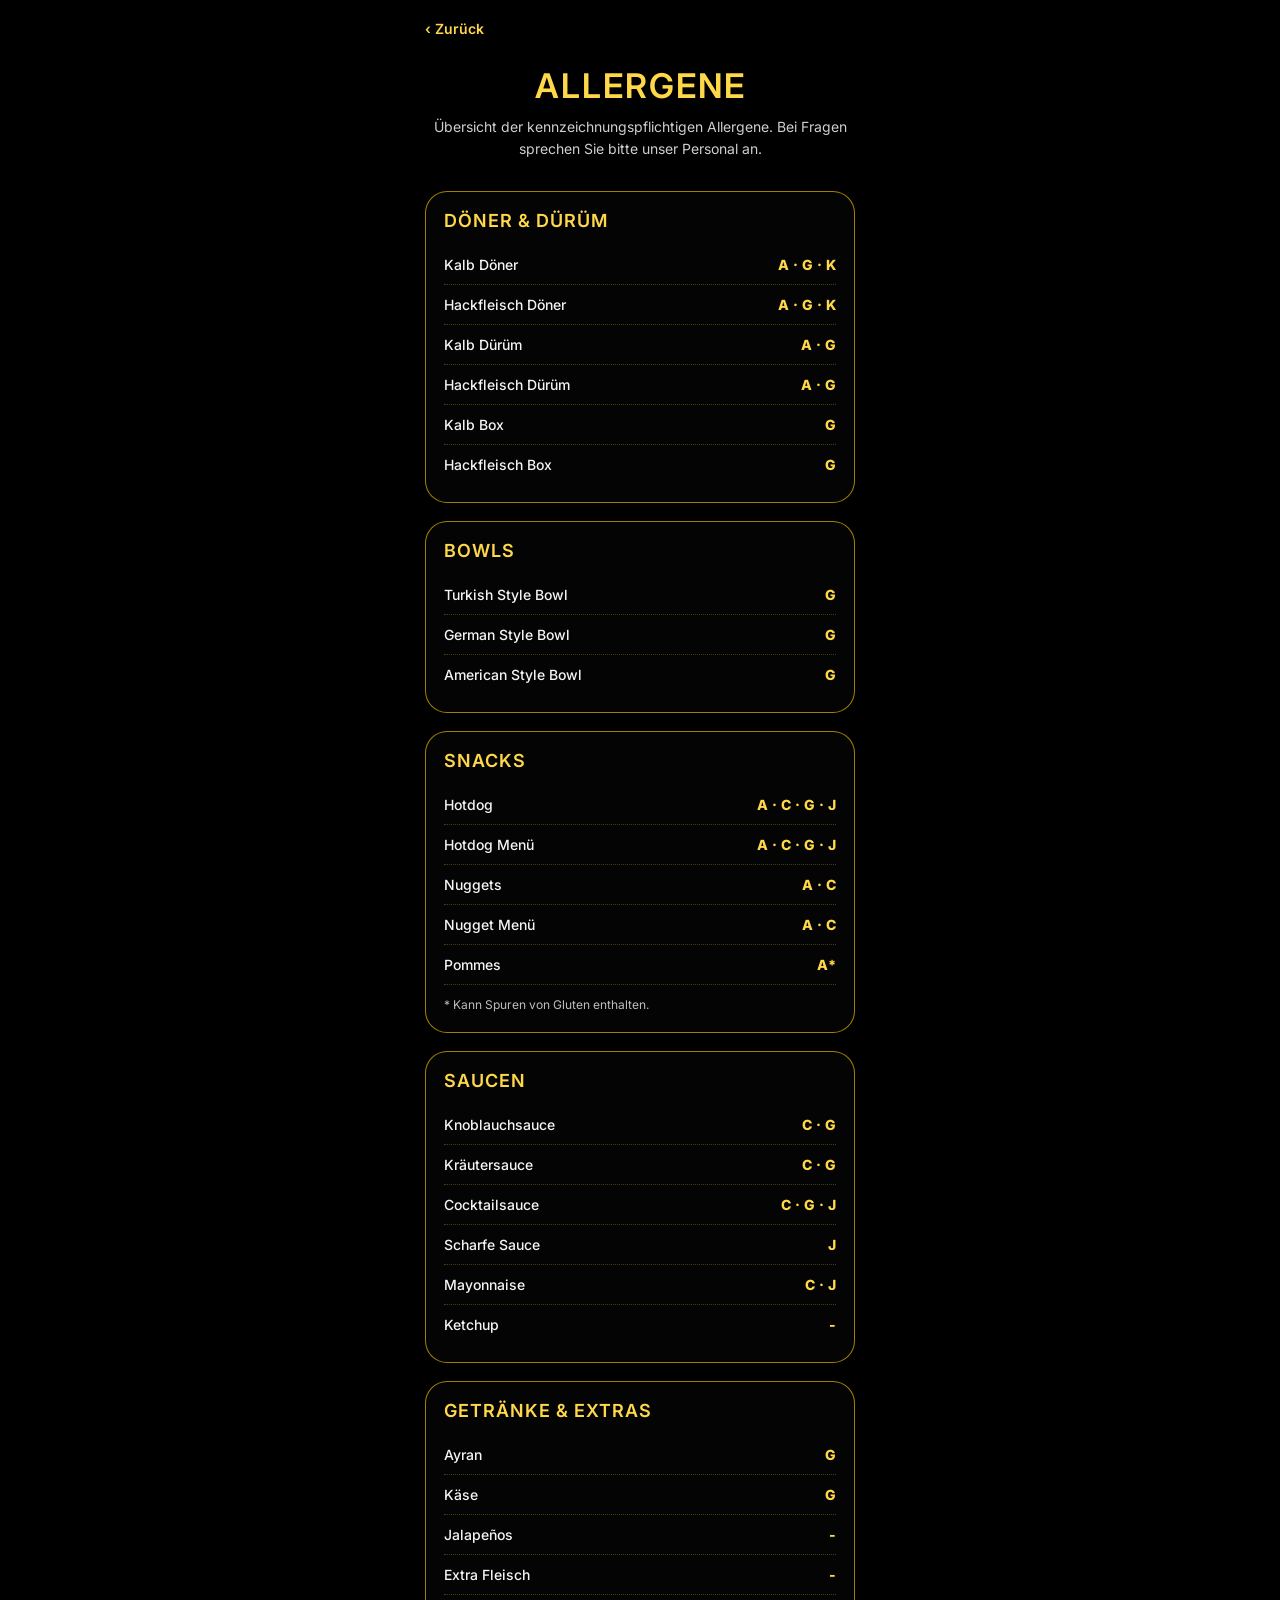
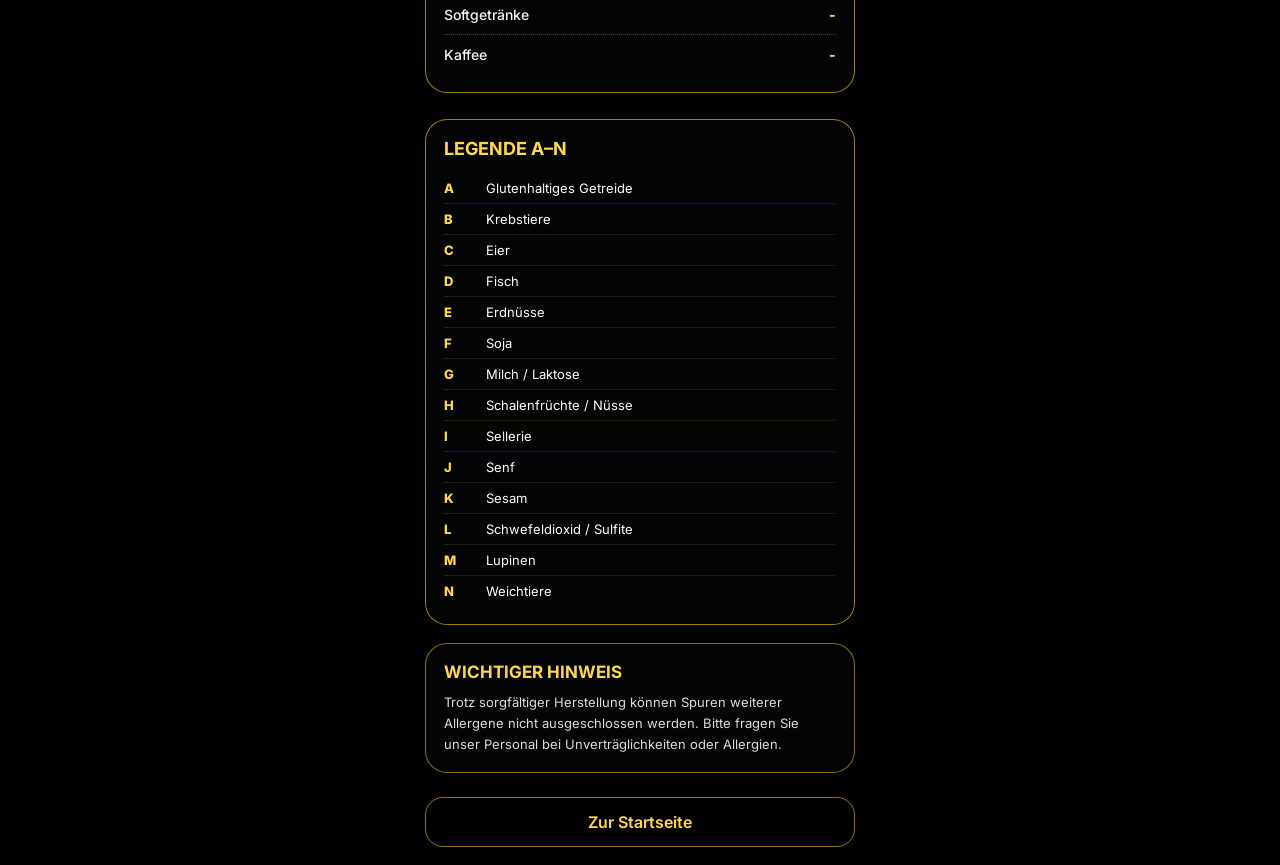
==== allergene.html @ 24daa909 "Add files via upload" ====
<!DOCTYPE html>
<html lang="de">
<head>
<meta charset="UTF-8">
<meta name="viewport" content="width=device-width, initial-scale=1.0">

<title>Allergene | MY BRO'S DÖNER</title>

<link rel="stylesheet" href="style.css">

<link rel="preconnect" href="https://fonts.googleapis.com">
<link href="https://fonts.googleapis.com/css2?family=Inter:wght@400;500;600;700;800&display=swap" rel="stylesheet">

<style>
body{
background:#000;
color:#fff;
font-family:'Inter',sans-serif;
margin:0;
padding:18px;
display:flex;
justify-content:center;
}

.page{
width:100%;
max-width:430px;
}

.back-link{
display:inline-block;
color:#ffd84a;
text-decoration:none;
font-weight:600;
font-size:14px;
margin-bottom:28px;
}

.title{
text-align:center;
margin-bottom:30px;
}

.title h1{
color:#ffd84a;
font-size:34px;
font-weight:600;
letter-spacing:2px;
text-transform:uppercase;
margin-bottom:10px;
}

.title p{
color:#cfcfcf;
font-size:14px;
line-height:1.6;
}

.section{
border:1px solid rgba(212,170,0,.75);
border-radius:22px;
background:#040404;
padding:18px;
margin-bottom:18px;
}

.section h2{
color:#ffd84a;
font-size:18px;
font-weight:600;
letter-spacing:1px;
text-transform:uppercase;
margin-bottom:14px;
}

.item{
display:flex;
justify-content:space-between;
gap:16px;
padding:11px 0;
border-bottom:1px dotted rgba(212,170,0,.35);
font-size:14px;
}

.item:last-child{
border-bottom:none;
}

.item span:first-child{
color:#f5f5f5;
font-weight:500;
}

.code{
color:#ffd84a;
font-weight:800;
white-space:nowrap;
letter-spacing:.5px;
}

.note{
font-size:12px;
line-height:1.6;
color:#bdbdbd;
margin-top:10px;
}

.legend{
border:1px solid rgba(212,170,0,.75);
border-radius:22px;
background:#040404;
padding:18px;
margin-top:26px;
}

.legend h2{
color:#ffd84a;
font-size:18px;
text-transform:uppercase;
margin-bottom:14px;
}

.legend-row{
display:grid;
grid-template-columns:34px 1fr;
gap:8px;
padding:7px 0;
border-bottom:1px dotted rgba(212,170,0,.28);
font-size:13px;
}

.legend-row:last-child{
border-bottom:none;
}

.legend-code{
color:#ffd84a;
font-weight:800;
}

.notice{
border:1px solid rgba(212,170,0,.65);
border-radius:22px;
background:#040404;
padding:18px;
margin-top:18px;
}

.notice h2{
color:#ffd84a;
font-size:17px;
margin-bottom:10px;
text-transform:uppercase;
}

.notice p{
font-size:13px;
line-height:1.6;
color:#dcdcdc;
}

.cta{
display:block;
text-align:center;
margin-top:24px;
padding:14px;
border:1px solid rgba(212,170,0,.7);
border-radius:18px;
color:#ffd84a;
text-decoration:none;
font-weight:600;
}
</style>
</head>

<body>

<div class="page">

<a href="index.html" class="back-link">‹ Zurück</a>

<div class="title">
<h1>Allergene</h1>
<p>
Übersicht der kennzeichnungspflichtigen Allergene.
Bei Fragen sprechen Sie bitte unser Personal an.
</p>
</div>

<div class="section">
<h2>Döner & Dürüm</h2>

<div class="item"><span>Kalb Döner</span><span class="code">A · G · K</span></div>
<div class="item"><span>Hackfleisch Döner</span><span class="code">A · G · K</span></div>
<div class="item"><span>Kalb Dürüm</span><span class="code">A · G</span></div>
<div class="item"><span>Hackfleisch Dürüm</span><span class="code">A · G</span></div>
<div class="item"><span>Kalb Box</span><span class="code">G</span></div>
<div class="item"><span>Hackfleisch Box</span><span class="code">G</span></div>

</div>

<div class="section">
<h2>Bowls</h2>

<div class="item"><span>Turkish Style Bowl</span><span class="code">G</span></div>
<div class="item"><span>German Style Bowl</span><span class="code">G</span></div>
<div class="item"><span>American Style Bowl</span><span class="code">G</span></div>

</div>

<div class="section">
<h2>Snacks</h2>

<div class="item"><span>Hotdog</span><span class="code">A · C · G · J</span></div>
<div class="item"><span>Hotdog Menü</span><span class="code">A · C · G · J</span></div>
<div class="item"><span>Nuggets</span><span class="code">A · C</span></div>
<div class="item"><span>Nugget Menü</span><span class="code">A · C</span></div>
<div class="item"><span>Pommes</span><span class="code">A*</span></div>

<p class="note">* Kann Spuren von Gluten enthalten.</p>
</div>

<div class="section">
<h2>Saucen</h2>

<div class="item"><span>Knoblauchsauce</span><span class="code">C · G</span></div>
<div class="item"><span>Kräutersauce</span><span class="code">C · G</span></div>
<div class="item"><span>Cocktailsauce</span><span class="code">C · G · J</span></div>
<div class="item"><span>Scharfe Sauce</span><span class="code">J</span></div>
<div class="item"><span>Mayonnaise</span><span class="code">C · J</span></div>
<div class="item"><span>Ketchup</span><span class="code">-</span></div>

</div>

<div class="section">
<h2>Getränke & Extras</h2>

<div class="item"><span>Ayran</span><span class="code">G</span></div>
<div class="item"><span>Käse</span><span class="code">G</span></div>
<div class="item"><span>Jalapeños</span><span class="code">-</span></div>
<div class="item"><span>Extra Fleisch</span><span class="code">-</span></div>
<div class="item"><span>Softgetränke</span><span class="code">-</span></div>
<div class="item"><span>Kaffee</span><span class="code">-</span></div>

</div>

<div class="legend">
<h2>Legende A–N</h2>

<div class="legend-row"><div class="legend-code">A</div><div>Glutenhaltiges Getreide</div></div>
<div class="legend-row"><div class="legend-code">B</div><div>Krebstiere</div></div>
<div class="legend-row"><div class="legend-code">C</div><div>Eier</div></div>
<div class="legend-row"><div class="legend-code">D</div><div>Fisch</div></div>
<div class="legend-row"><div class="legend-code">E</div><div>Erdnüsse</div></div>
<div class="legend-row"><div class="legend-code">F</div><div>Soja</div></div>
<div class="legend-row"><div class="legend-code">G</div><div>Milch / Laktose</div></div>
<div class="legend-row"><div class="legend-code">H</div><div>Schalenfrüchte / Nüsse</div></div>
<div class="legend-row"><div class="legend-code">I</div><div>Sellerie</div></div>
<div class="legend-row"><div class="legend-code">J</div><div>Senf</div></div>
<div class="legend-row"><div class="legend-code">K</div><div>Sesam</div></div>
<div class="legend-row"><div class="legend-code">L</div><div>Schwefeldioxid / Sulfite</div></div>
<div class="legend-row"><div class="legend-code">M</div><div>Lupinen</div></div>
<div class="legend-row"><div class="legend-code">N</div><div>Weichtiere</div></div>

</div>

<div class="notice">
<h2>Wichtiger Hinweis</h2>
<p>
Trotz sorgfältiger Herstellung können Spuren weiterer Allergene nicht ausgeschlossen werden.
Bitte fragen Sie unser Personal bei Unverträglichkeiten oder Allergien.
</p>
</div>

<a href="index.html" class="cta">Zur Startseite</a>

</div>

</body>
</html>
---- style.css ----
*{
margin:0;
padding:0;
box-sizing:border-box;
}

html,body{
width:100%;
min-height:100%;
background:#000;
overflow-x:hidden;
}

button{
-webkit-tap-highlight-color:transparent;
font-family:'Inter',sans-serif;
}

body{
font-family:'Inter',sans-serif;
color:#fff;
display:flex;
justify-content:center;
padding:14px;
}

.container{
width:100%;
max-width:430px;
overflow:hidden;
}

/* TOP NAV */

.top-nav{
display:grid;
grid-template-columns:1fr 1fr 1fr;
align-items:center;
text-align:center;
gap:8px;
padding:8px 0 16px;
border-bottom:1px solid rgba(212,170,0,.35);
}

.nav-item{
text-decoration:none;
color:#f5f5f5;
display:flex;
flex-direction:column;
align-items:center;
gap:7px;
font-size:11px;
font-weight:500;
text-transform:uppercase;
letter-spacing:1px;
}

.nav-button{
background:none;
border:none;
outline:none;
box-shadow:none;
-webkit-appearance:none;
appearance:none;
padding:0;
margin:0;
display:flex;
flex-direction:column;
align-items:center;
justify-content:center;
gap:7px;
cursor:pointer;
color:#f5f5f5;
width:100%;
}

.nav-button span{
color:#f5f5f5;
}

.nav-button:focus,
.nav-button:active,
.nav-button:hover{
background:none;
border:none;
outline:none;
box-shadow:none;
}

.nav-item i{
font-size:28px;
background:linear-gradient(180deg,#fff6b7,#ffd84a,#b98200);
-webkit-background-clip:text;
-webkit-text-fill-color:transparent;
}

/* GOLD LINE */

.gold-line{
height:1px;
margin:10px auto 8px;
width:100%;
background:linear-gradient(
90deg,
transparent,
rgba(212,170,0,.35),
#ffd84a,
rgba(212,170,0,.35),
transparent
);
box-shadow:0 0 8px rgba(255,216,74,.25);
}

/* LOGO */

.logo-box{
display:flex;
justify-content:center;
align-items:center;
margin:70px 0 70px;
overflow:hidden;
}

.logo-box img{
width:118%;
max-width:620px;
display:block;
object-fit:contain;
filter:
drop-shadow(0 0 3px rgba(255,215,0,.12))
drop-shadow(0 0 10px rgba(255,215,0,.06));
}

/* CARDS */

.cards{
display:flex;
flex-direction:column;
gap:16px;
}

.card,
.card-button{
position:relative;
display:flex;
align-items:center;
gap:16px;
padding:20px;
border-radius:24px;
background:linear-gradient(180deg,#050505 0%,#020202 100%);
border:1.3px solid rgba(212,170,0,.82);
overflow:hidden;
text-decoration:none;
color:#fff;
transition:.25s ease;
box-shadow:
0 0 10px rgba(255,196,0,.06),
inset 0 0 16px rgba(255,196,0,.03);
}

.card-button{
width:100%;
cursor:pointer;
text-align:left;
appearance:none;
-webkit-appearance:none;
}

.card::after,
.card-button::after{
content:"";
position:absolute;
top:-2px;
left:50%;
transform:translateX(-50%);
width:34px;
height:3px;
border-radius:999px;
background:linear-gradient(
90deg,
transparent,
#fff2a0,
#ffd84a,
#fff2a0,
transparent
);
box-shadow:
0 0 8px rgba(255,240,160,1),
0 0 18px rgba(255,216,74,.75),
0 -8px 20px rgba(255,196,0,.35),
0 10px 22px rgba(255,196,0,.22);
}

.card:hover,
.card:active,
.card-button:hover,
.card-button:active{
transform:translateY(-1px);
border-color:#ffe27a;
box-shadow:
0 0 12px rgba(255,215,0,.12),
inset 0 0 18px rgba(255,215,0,.04);
}

/* ICON */

.icon-circle{
width:66px;
height:66px;
min-width:66px;
border-radius:50%;
display:flex;
align-items:center;
justify-content:center;
background:#040404;
border:1.5px solid #d4aa00;
box-shadow:
0 0 10px rgba(255,215,0,.10),
inset 0 0 10px rgba(255,215,0,.03);
}

.icon-circle i{
font-size:29px;
background:linear-gradient(180deg,#fff6b7,#ffd84a,#b98200);
-webkit-background-clip:text;
-webkit-text-fill-color:transparent;
}

/* TEXT */

.card-text{
flex:1;
min-width:0;
}

.card-text h3{
font-size:18px;
font-weight:400;
letter-spacing:1.2px;
margin-bottom:7px;
text-transform:uppercase;
color:#f7f7f7;
}

.card-text p{
font-size:14px;
font-weight:400;
letter-spacing:.2px;
line-height:1.4;
color:#e7c94b;
}

/* ARROW */

.arrow{
margin-left:auto;
}

.arrow i{
font-size:34px;
background:linear-gradient(180deg,#fff6b7,#ffd84a,#b98200);
-webkit-background-clip:text;
-webkit-text-fill-color:transparent;
}

/* FOOTER */

.footer{
display:grid;
grid-template-columns:1fr 1fr 1fr;
gap:10px;
margin-top:34px;
padding-top:24px;
border-top:1px solid rgba(212,170,0,.35);
}

.footer-box{
text-align:center;
text-decoration:none;
color:inherit;
}

.footer-box i{
font-size:30px;
margin-bottom:12px;
background:linear-gradient(180deg,#fff6b7,#ffd84a,#b98200);
-webkit-background-clip:text;
-webkit-text-fill-color:transparent;
}

.footer-box h4{
font-size:11px;
font-weight:500;
letter-spacing:.8px;
margin-bottom:8px;
text-transform:uppercase;
color:#f3f3f3;
}

.footer-box p{
font-size:10px;
line-height:1.6;
font-weight:300;
color:#cfcfcf;
}

.review-box{
display:block;
text-decoration:none;
color:inherit;
transition:.25s ease;
border-radius:16px;
}

.review-box:hover{
transform:translateY(-2px);
}

/* POPUPS */

.qr-popup{
position:fixed;
top:0;
left:0;
width:100%;
height:100%;
background:rgba(0,0,0,.92);
display:none;
align-items:center;
justify-content:center;
z-index:9999;
backdrop-filter:blur(6px);
}

.qr-content{
position:relative;
background:#050505;
border:1px solid rgba(255,216,74,.7);
padding:34px;
border-radius:30px;
text-align:center;
box-shadow:
0 0 30px rgba(255,215,0,.18),
0 0 80px rgba(255,215,0,.08);
animation:popupFade .25s ease;
}

.qr-content img{
width:260px;
height:260px;
background:#fff;
padding:14px;
border-radius:18px;
object-fit:contain;
}

.qr-content h3{
margin-top:22px;
font-size:24px;
font-weight:600;
letter-spacing:2px;
text-transform:uppercase;
color:#ffd84a;
}

.qr-content p{
margin-top:10px;
font-size:15px;
line-height:1.6;
color:#f5f5f5;
}

.close-qr{
position:absolute;
top:14px;
right:18px;
font-size:34px;
cursor:pointer;
color:#ffd84a;
}

/* ÖFFNUNGSZEITEN */

.hours-content{
max-width:520px;
width:90%;
}

.hours-list{
margin-top:24px;
border-top:1px solid rgba(255,216,74,.35);
border-bottom:1px solid rgba(255,216,74,.35);
}

.hours-list div{
display:flex;
justify-content:space-between;
gap:24px;
padding:13px 0;
border-bottom:1px solid rgba(255,255,255,.09);
color:#f7f7f7;
font-size:16px;
letter-spacing:.4px;
}

.hours-list div:last-child{
border-bottom:none;
}

.hours-list span{
color:#ffd84a;
font-weight:700;
}

.hours-list strong{
color:#fff;
font-weight:600;
}

.hours-note{
margin-top:20px;
color:#f7f7f7;
font-size:15px;
line-height:1.6;
text-align:center;
}

/* FIX: ÖFFNUNGSZEITEN GOLDRAHMEN */

button.card.card-button{
position:relative !important;
display:flex !important;
align-items:center !important;
gap:16px !important;

width:100% !important;
padding:18px !important;

border:1.3px solid rgba(212,170,0,.82) !important;
border-radius:22px !important;

background:linear-gradient(180deg,#050505 0%,#020202 100%) !important;
color:#fff !important;

box-shadow:
0 0 10px rgba(255,196,0,.06),
inset 0 0 16px rgba(255,196,0,.03) !important;

appearance:none !important;
-webkit-appearance:none !important;

overflow:hidden !important;
cursor:pointer !important;
}

button.card.card-button::after{
content:"" !important;
position:absolute !important;
top:-2px !important;
left:50% !important;
transform:translateX(-50%) !important;

width:34px !important;
height:3px !important;
border-radius:999px !important;

background:linear-gradient(
90deg,
transparent,
#fff2a0,
#ffd84a,
#fff2a0,
transparent
) !important;

box-shadow:
0 0 8px rgba(255,240,160,1),
0 0 18px rgba(255,216,74,.75),
0 -8px 20px rgba(255,196,0,.35),
0 10px 22px rgba(255,196,0,.22) !important;
}

/* ALLERGEN LINK */

.allergen-link{
display:block;
text-align:center;

margin-top:24px;
padding:16px 18px;

border:1.3px solid rgba(212,170,0,.82);
border-radius:22px;

background:linear-gradient(
180deg,
#050505 0%,
#020202 100%
);

color:#ffd84a;
text-decoration:none;

font-size:15px;
font-weight:700;
letter-spacing:.5px;

box-shadow:
0 0 10px rgba(255,196,0,.06),
inset 0 0 16px rgba(255,196,0,.03);

transition:.25s ease;
position:relative;
overflow:hidden;
}

.allergen-link::after{
content:"";
position:absolute;

top:-2px;
left:50%;

transform:translateX(-50%);

width:34px;
height:3px;

border-radius:999px;

background:linear-gradient(
90deg,
transparent,
#fff2a0,
#ffd84a,
#fff2a0,
transparent
);

box-shadow:
0 0 8px rgba(255,240,160,1),
0 0 18px rgba(255,216,74,.75),
0 -8px 20px rgba(255,196,0,.35),
0 10px 22px rgba(255,196,0,.22);
}

.allergen-link:hover{
transform:translateY(-1px);

border-color:#ffe27a;

box-shadow:
0 0 12px rgba(255,215,0,.12),
inset 0 0 18px rgba(255,215,0,.04);
}

/* TEST MODUS AUS */

#testToggle,
#testPanel{
display:none !important;
}

/* MOBILE */

@media(max-width:480px){

body{
padding:14px;
}

.logo-box{
margin:65px 0 65px;
}

.logo-box img{
width:122%;
}

.card,
.card-button{
padding:18px;
border-radius:22px;
}

.icon-circle{
width:62px;
height:62px;
min-width:62px;
}

.icon-circle i{
font-size:27px;
}

.card-text h3{
font-size:17px;
}

.card-text p{
font-size:13px;
}

.arrow i{
font-size:30px;
}

}

/* ANIMATION */

@keyframes popupFade{
from{
opacity:0;
transform:scale(.9);
}
to{
opacity:1;
transform:scale(1);
}
}

.legal-link{
display:block;
text-align:center;
margin:24px 0 10px;
color:#8f8f8f;
font-size:12px;
text-decoration:none;
}

.legal-link:hover{
color:#ffd84a;
}

.legal-card{
margin-top:20px;
}
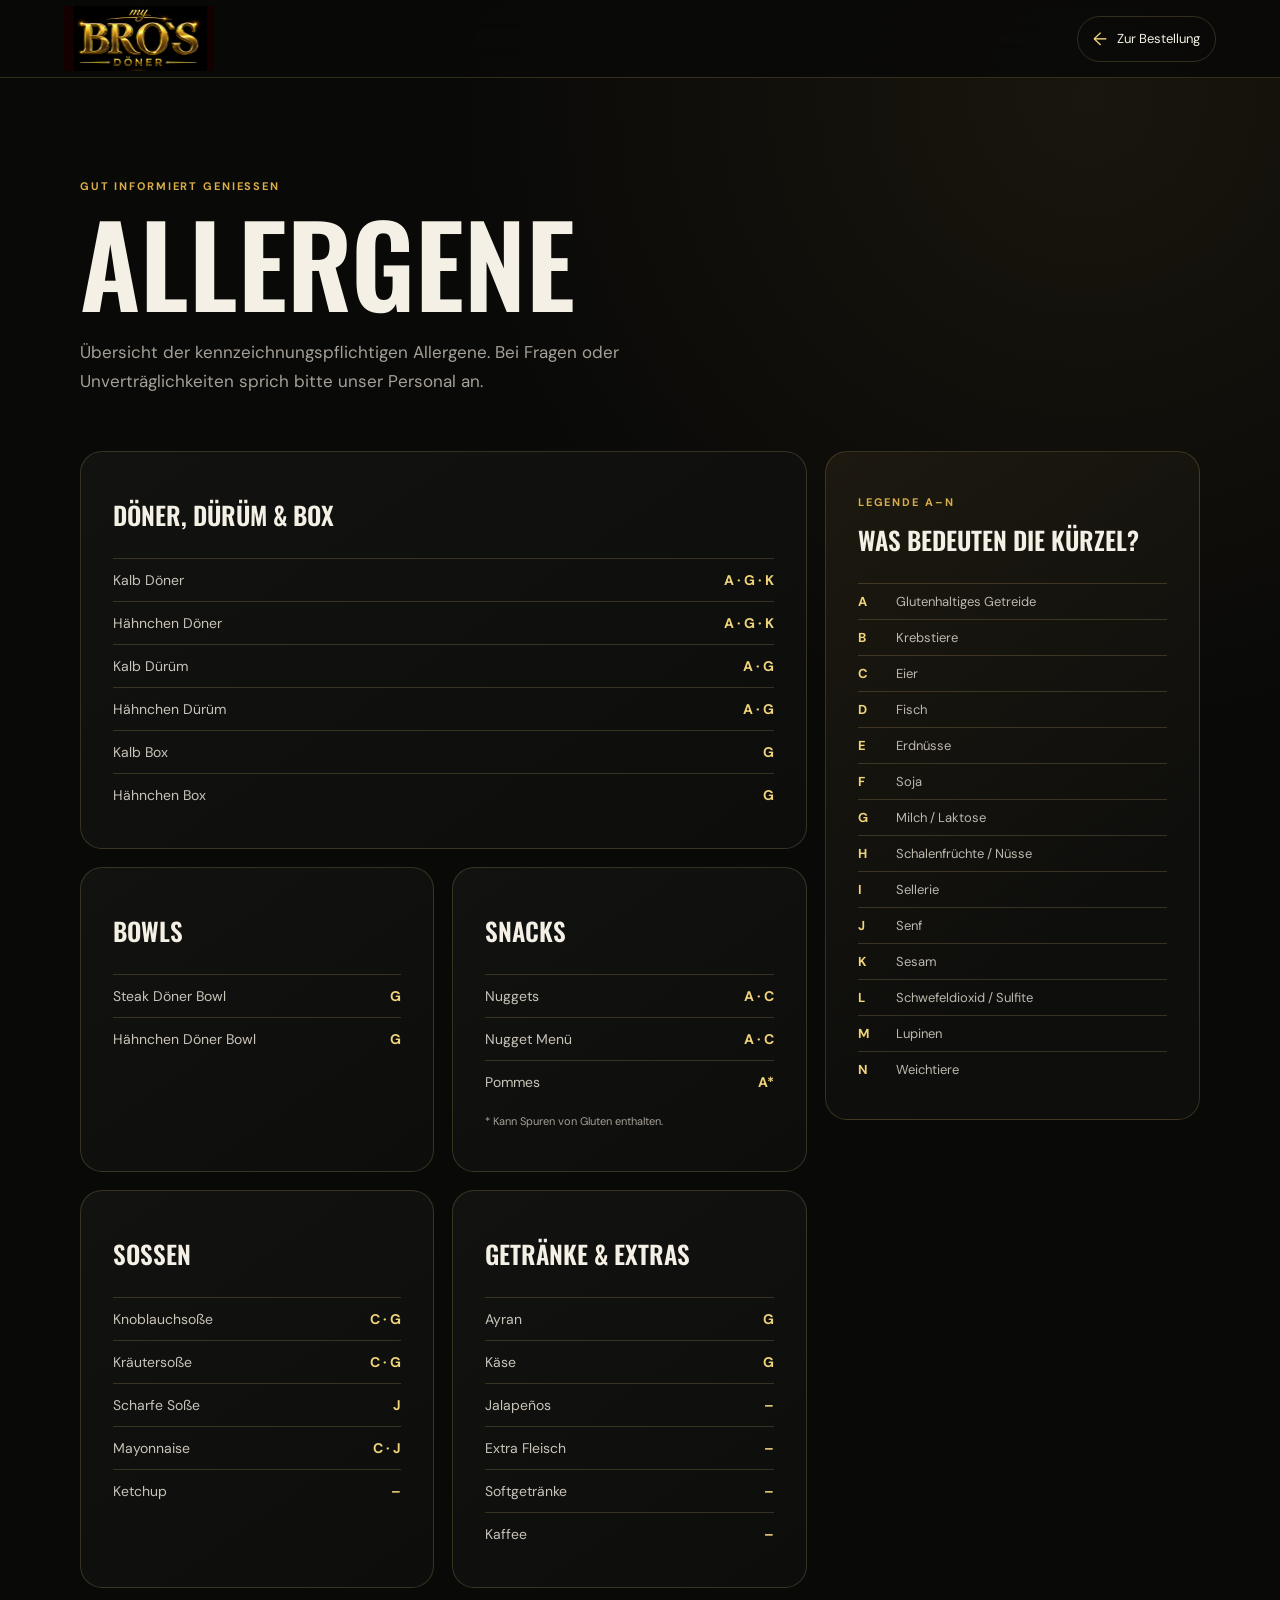
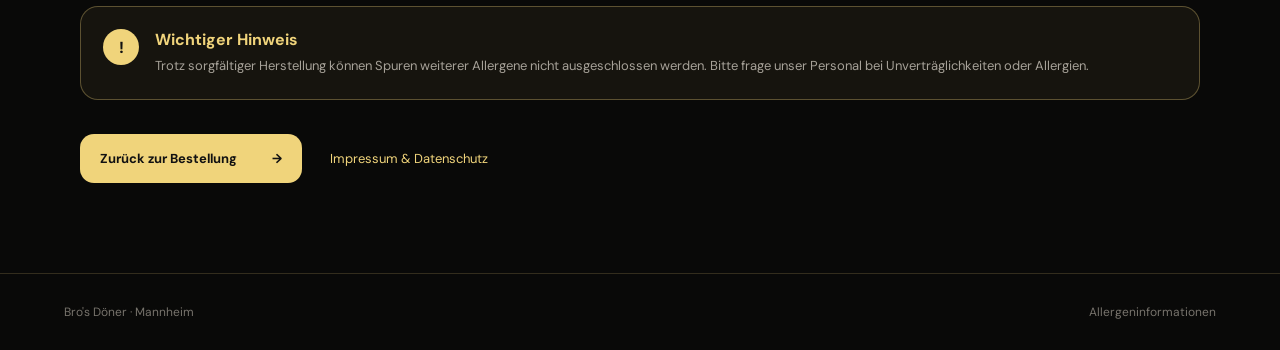
==== commit bbfac046: "Finalisiere Bestellung und Rechtliches" ====
--- a/allergene.html
+++ b/allergene.html
@@ -1,280 +1,11 @@
-<!DOCTYPE html>
-<html lang="de">
-<head>
-<meta charset="UTF-8">
-<meta name="viewport" content="width=device-width, initial-scale=1.0">
-
-<title>Allergene | MY BRO'S DÖNER</title>
-
-<link rel="stylesheet" href="style.css">
-
-<link rel="preconnect" href="https://fonts.googleapis.com">
-<link href="https://fonts.googleapis.com/css2?family=Inter:wght@400;500;600;700;800&display=swap" rel="stylesheet">
-
-<style>
-body{
-background:#000;
-color:#fff;
-font-family:'Inter',sans-serif;
-margin:0;
-padding:18px;
-display:flex;
-justify-content:center;
-}
-
-.page{
-width:100%;
-max-width:430px;
-}
-
-.back-link{
-display:inline-block;
-color:#ffd84a;
-text-decoration:none;
-font-weight:600;
-font-size:14px;
-margin-bottom:28px;
-}
-
-.title{
-text-align:center;
-margin-bottom:30px;
-}
-
-.title h1{
-color:#ffd84a;
-font-size:34px;
-font-weight:600;
-letter-spacing:2px;
-text-transform:uppercase;
-margin-bottom:10px;
-}
-
-.title p{
-color:#cfcfcf;
-font-size:14px;
-line-height:1.6;
-}
-
-.section{
-border:1px solid rgba(212,170,0,.75);
-border-radius:22px;
-background:#040404;
-padding:18px;
-margin-bottom:18px;
-}
-
-.section h2{
-color:#ffd84a;
-font-size:18px;
-font-weight:600;
-letter-spacing:1px;
-text-transform:uppercase;
-margin-bottom:14px;
-}
-
-.item{
-display:flex;
-justify-content:space-between;
-gap:16px;
-padding:11px 0;
-border-bottom:1px dotted rgba(212,170,0,.35);
-font-size:14px;
-}
-
-.item:last-child{
-border-bottom:none;
-}
-
-.item span:first-child{
-color:#f5f5f5;
-font-weight:500;
-}
-
-.code{
-color:#ffd84a;
-font-weight:800;
-white-space:nowrap;
-letter-spacing:.5px;
-}
-
-.note{
-font-size:12px;
-line-height:1.6;
-color:#bdbdbd;
-margin-top:10px;
-}
-
-.legend{
-border:1px solid rgba(212,170,0,.75);
-border-radius:22px;
-background:#040404;
-padding:18px;
-margin-top:26px;
-}
-
-.legend h2{
-color:#ffd84a;
-font-size:18px;
-text-transform:uppercase;
-margin-bottom:14px;
-}
-
-.legend-row{
-display:grid;
-grid-template-columns:34px 1fr;
-gap:8px;
-padding:7px 0;
-border-bottom:1px dotted rgba(212,170,0,.28);
-font-size:13px;
-}
-
-.legend-row:last-child{
-border-bottom:none;
-}
-
-.legend-code{
-color:#ffd84a;
-font-weight:800;
-}
-
-.notice{
-border:1px solid rgba(212,170,0,.65);
-border-radius:22px;
-background:#040404;
-padding:18px;
-margin-top:18px;
-}
-
-.notice h2{
-color:#ffd84a;
-font-size:17px;
-margin-bottom:10px;
-text-transform:uppercase;
-}
-
-.notice p{
-font-size:13px;
-line-height:1.6;
-color:#dcdcdc;
-}
-
-.cta{
-display:block;
-text-align:center;
-margin-top:24px;
-padding:14px;
-border:1px solid rgba(212,170,0,.7);
-border-radius:18px;
-color:#ffd84a;
-text-decoration:none;
-font-weight:600;
-}
-</style>
-</head>
-
-<body>
-
-<div class="page">
-
-<a href="index.html" class="back-link">‹ Zurück</a>
-
-<div class="title">
-<h1>Allergene</h1>
-<p>
-Übersicht der kennzeichnungspflichtigen Allergene.
-Bei Fragen sprechen Sie bitte unser Personal an.
-</p>
-</div>
-
-<div class="section">
-<h2>Döner & Dürüm</h2>
-
-<div class="item"><span>Kalb Döner</span><span class="code">A · G · K</span></div>
-<div class="item"><span>Hackfleisch Döner</span><span class="code">A · G · K</span></div>
-<div class="item"><span>Kalb Dürüm</span><span class="code">A · G</span></div>
-<div class="item"><span>Hackfleisch Dürüm</span><span class="code">A · G</span></div>
-<div class="item"><span>Kalb Box</span><span class="code">G</span></div>
-<div class="item"><span>Hackfleisch Box</span><span class="code">G</span></div>
-
-</div>
-
-<div class="section">
-<h2>Bowls</h2>
-
-<div class="item"><span>Turkish Style Bowl</span><span class="code">G</span></div>
-<div class="item"><span>German Style Bowl</span><span class="code">G</span></div>
-<div class="item"><span>American Style Bowl</span><span class="code">G</span></div>
-
-</div>
-
-<div class="section">
-<h2>Snacks</h2>
-
-<div class="item"><span>Hotdog</span><span class="code">A · C · G · J</span></div>
-<div class="item"><span>Hotdog Menü</span><span class="code">A · C · G · J</span></div>
-<div class="item"><span>Nuggets</span><span class="code">A · C</span></div>
-<div class="item"><span>Nugget Menü</span><span class="code">A · C</span></div>
-<div class="item"><span>Pommes</span><span class="code">A*</span></div>
-
-<p class="note">* Kann Spuren von Gluten enthalten.</p>
-</div>
-
-<div class="section">
-<h2>Saucen</h2>
-
-<div class="item"><span>Knoblauchsauce</span><span class="code">C · G</span></div>
-<div class="item"><span>Kräutersauce</span><span class="code">C · G</span></div>
-<div class="item"><span>Cocktailsauce</span><span class="code">C · G · J</span></div>
-<div class="item"><span>Scharfe Sauce</span><span class="code">J</span></div>
-<div class="item"><span>Mayonnaise</span><span class="code">C · J</span></div>
-<div class="item"><span>Ketchup</span><span class="code">-</span></div>
-
-</div>
-
-<div class="section">
-<h2>Getränke & Extras</h2>
-
-<div class="item"><span>Ayran</span><span class="code">G</span></div>
-<div class="item"><span>Käse</span><span class="code">G</span></div>
-<div class="item"><span>Jalapeños</span><span class="code">-</span></div>
-<div class="item"><span>Extra Fleisch</span><span class="code">-</span></div>
-<div class="item"><span>Softgetränke</span><span class="code">-</span></div>
-<div class="item"><span>Kaffee</span><span class="code">-</span></div>
-
-</div>
-
-<div class="legend">
-<h2>Legende A–N</h2>
-
-<div class="legend-row"><div class="legend-code">A</div><div>Glutenhaltiges Getreide</div></div>
-<div class="legend-row"><div class="legend-code">B</div><div>Krebstiere</div></div>
-<div class="legend-row"><div class="legend-code">C</div><div>Eier</div></div>
-<div class="legend-row"><div class="legend-code">D</div><div>Fisch</div></div>
-<div class="legend-row"><div class="legend-code">E</div><div>Erdnüsse</div></div>
-<div class="legend-row"><div class="legend-code">F</div><div>Soja</div></div>
-<div class="legend-row"><div class="legend-code">G</div><div>Milch / Laktose</div></div>
-<div class="legend-row"><div class="legend-code">H</div><div>Schalenfrüchte / Nüsse</div></div>
-<div class="legend-row"><div class="legend-code">I</div><div>Sellerie</div></div>
-<div class="legend-row"><div class="legend-code">J</div><div>Senf</div></div>
-<div class="legend-row"><div class="legend-code">K</div><div>Sesam</div></div>
-<div class="legend-row"><div class="legend-code">L</div><div>Schwefeldioxid / Sulfite</div></div>
-<div class="legend-row"><div class="legend-code">M</div><div>Lupinen</div></div>
-<div class="legend-row"><div class="legend-code">N</div><div>Weichtiere</div></div>
-
-</div>
-
-<div class="notice">
-<h2>Wichtiger Hinweis</h2>
-<p>
-Trotz sorgfältiger Herstellung können Spuren weiterer Allergene nicht ausgeschlossen werden.
-Bitte fragen Sie unser Personal bei Unverträglichkeiten oder Allergien.
-</p>
-</div>
-
-<a href="index.html" class="cta">Zur Startseite</a>
-
-</div>
-
-</body>
-</html>+<!doctype html><html lang="de"><head><meta charset="utf-8"><meta name="viewport" content="width=device-width,initial-scale=1"><meta name="theme-color" content="#090908"><title>Allergene | Bro's Döner</title><link rel="preconnect" href="https://fonts.googleapis.com"><link rel="preconnect" href="https://fonts.gstatic.com" crossorigin><link href="https://fonts.googleapis.com/css2?family=DM+Sans:wght@400;500;600;700&family=Oswald:wght@500;600&display=swap" rel="stylesheet"><link rel="stylesheet" href="legal.css"></head><body>
+<header class="legal-nav"><a class="legal-brand" href="index.html"><img src="assets/logo.png" alt="Bro's Döner"></a><a class="back" href="index.html"><span>←</span> Zur Bestellung</a></header>
+<main class="legal-shell"><section class="legal-hero"><p class="eyebrow">Gut informiert genießen</p><h1>Allergene</h1><p>Übersicht der kennzeichnungspflichtigen Allergene. Bei Fragen oder Unverträglichkeiten sprich bitte unser Personal an.</p></section>
+<div class="allergen-layout"><div class="allergen-groups">
+<section class="allergen-card"><h2>Döner, Dürüm & Box</h2><div class="item"><span>Kalb Döner</span><b>A · G · K</b></div><div class="item"><span>Hähnchen Döner</span><b>A · G · K</b></div><div class="item"><span>Kalb Dürüm</span><b>A · G</b></div><div class="item"><span>Hähnchen Dürüm</span><b>A · G</b></div><div class="item"><span>Kalb Box</span><b>G</b></div><div class="item"><span>Hähnchen Box</span><b>G</b></div></section>
+<section class="allergen-card"><h2>Bowls</h2><div class="item"><span>Steak Döner Bowl</span><b>G</b></div><div class="item"><span>Hähnchen Döner Bowl</span><b>G</b></div></section>
+<section class="allergen-card"><h2>Snacks</h2><div class="item"><span>Nuggets</span><b>A · C</b></div><div class="item"><span>Nugget Menü</span><b>A · C</b></div><div class="item"><span>Pommes</span><b>A*</b></div><p class="micro">* Kann Spuren von Gluten enthalten.</p></section>
+<section class="allergen-card"><h2>Soßen</h2><div class="item"><span>Knoblauchsoße</span><b>C · G</b></div><div class="item"><span>Kräutersoße</span><b>C · G</b></div><div class="item"><span>Scharfe Soße</span><b>J</b></div><div class="item"><span>Mayonnaise</span><b>C · J</b></div><div class="item"><span>Ketchup</span><b>–</b></div></section>
+<section class="allergen-card"><h2>Getränke & Extras</h2><div class="item"><span>Ayran</span><b>G</b></div><div class="item"><span>Käse</span><b>G</b></div><div class="item"><span>Jalapeños</span><b>–</b></div><div class="item"><span>Extra Fleisch</span><b>–</b></div><div class="item"><span>Softgetränke</span><b>–</b></div><div class="item"><span>Kaffee</span><b>–</b></div></section></div>
+<aside class="legend-card"><p class="eyebrow">Legende A–N</p><h2>Was bedeuten die Kürzel?</h2><div class="legend-list"><div><b>A</b><span>Glutenhaltiges Getreide</span></div><div><b>B</b><span>Krebstiere</span></div><div><b>C</b><span>Eier</span></div><div><b>D</b><span>Fisch</span></div><div><b>E</b><span>Erdnüsse</span></div><div><b>F</b><span>Soja</span></div><div><b>G</b><span>Milch / Laktose</span></div><div><b>H</b><span>Schalenfrüchte / Nüsse</span></div><div><b>I</b><span>Sellerie</span></div><div><b>J</b><span>Senf</span></div><div><b>K</b><span>Sesam</span></div><div><b>L</b><span>Schwefeldioxid / Sulfite</span></div><div><b>M</b><span>Lupinen</span></div><div><b>N</b><span>Weichtiere</span></div></div></aside></div>
+<aside class="notice"><span>!</span><div><strong>Wichtiger Hinweis</strong><p>Trotz sorgfältiger Herstellung können Spuren weiterer Allergene nicht ausgeschlossen werden. Bitte frage unser Personal bei Unverträglichkeiten oder Allergien.</p></div></aside><div class="legal-actions"><a class="primary" href="index.html">Zurück zur Bestellung <span>→</span></a><a href="rechtliches.html">Impressum & Datenschutz</a></div></main><footer class="legal-footer"><span>Bro's Döner · Mannheim</span><span>Allergeninformationen</span></footer></body></html>
--- a/legal.css
+++ b/legal.css
@@ -0,0 +1,2 @@
+:root{--bg:#090908;--surface:#121210;--gold:#d9ad4a;--gold2:#f0d47b;--cream:#f5f0e5;--muted:#a6a198;--line:rgba(240,212,123,.18)}*{box-sizing:border-box}body{margin:0;background:radial-gradient(circle at 85% 5%,rgba(217,173,74,.08),transparent 30%),var(--bg);color:var(--cream);font-family:'DM Sans',sans-serif}.legal-nav{height:78px;display:flex;align-items:center;justify-content:space-between;padding:10px clamp(18px,5vw,70px);position:sticky;top:0;z-index:10;background:rgba(9,9,8,.9);backdrop-filter:blur(18px);border-bottom:1px solid var(--line)}.legal-brand img{display:block;width:150px}.back{display:flex;align-items:center;gap:10px;color:var(--cream);text-decoration:none;font-size:13px;border:1px solid var(--line);padding:10px 15px;border-radius:99px}.back span{color:var(--gold2);font-size:18px}.legal-shell{width:min(1120px,calc(100% - 40px));margin:auto;padding:90px 0}.legal-hero{max-width:720px;margin-bottom:55px}.eyebrow{color:var(--gold);font-size:11px;font-weight:700;letter-spacing:.17em;text-transform:uppercase}.legal-hero h1{font:600 clamp(58px,9vw,112px)/.95 Oswald,sans-serif;text-transform:uppercase;margin:15px 0 24px}.legal-hero>p:last-child{color:var(--muted);font-size:17px;line-height:1.7;max-width:620px}.legal-grid{display:grid;grid-template-columns:repeat(2,1fr);gap:18px}.legal-card,.allergen-card,.legend-card{background:linear-gradient(145deg,var(--surface),#0d0d0c);border:1px solid var(--line);border-radius:22px;padding:32px;position:relative;overflow:hidden}.legal-card.accent:before{content:"";position:absolute;width:180px;height:180px;border-radius:50%;right:-70px;top:-80px;background:radial-gradient(circle,rgba(217,173,74,.18),transparent 70%)}.legal-card.wide{grid-column:1/-1}.number{color:var(--gold);font:600 12px Oswald,sans-serif;letter-spacing:.15em}.legal-card h2,.allergen-card h2,.legend-card h2{font:600 25px Oswald,sans-serif;text-transform:uppercase;margin:12px 0 25px}.legal-card p,.copy{color:#c3beb4;line-height:1.75}.legal-card strong{color:var(--gold2)}dl{margin:0}dl div{display:grid;grid-template-columns:110px 1fr;gap:18px;padding:14px 0;border-top:1px solid var(--line)}dt{color:var(--muted)}dd{margin:0}dd a,.legal-card a{color:var(--cream);text-decoration:none}.copy{columns:2;column-gap:50px}.copy p{break-inside:avoid;margin-top:0}.legal-actions{display:flex;align-items:center;gap:28px;margin-top:34px}.legal-actions>a{color:var(--gold2);text-decoration:none;font-size:13px}.legal-actions .primary{display:inline-flex;justify-content:space-between;gap:35px;background:var(--gold2);color:#111;padding:16px 20px;border-radius:14px;font-weight:700}.allergen-layout{display:grid;grid-template-columns:minmax(0,1.55fr) minmax(300px,.8fr);gap:18px;align-items:start}.allergen-groups{display:grid;grid-template-columns:repeat(2,1fr);gap:18px}.allergen-card:first-child{grid-column:1/-1}.item{display:flex;justify-content:space-between;gap:20px;padding:12px 0;border-top:1px solid var(--line);font-size:14px}.item span{color:#c9c4ba}.item b{color:var(--gold2);white-space:nowrap}.micro{color:var(--muted);font-size:11px}.legend-card{position:sticky;top:98px;background:linear-gradient(145deg,#1d1910,#0e0e0c 70%)}.legend-list>div{display:grid;grid-template-columns:38px 1fr;align-items:center;border-top:1px solid var(--line);padding:9px 0;font-size:13px}.legend-list b{color:var(--gold2)}.legend-list span{color:#bdb8ae}.notice{display:flex;gap:16px;margin-top:18px;padding:22px;border:1px solid rgba(240,212,123,.32);border-radius:18px;background:rgba(240,212,123,.055)}.notice>span{display:grid;place-items:center;flex:0 0 36px;height:36px;border-radius:50%;background:var(--gold2);color:#111;font-weight:700}.notice strong{color:var(--gold2)}.notice p{color:var(--muted);line-height:1.6;margin:6px 0 0;font-size:13px}.legal-footer{border-top:1px solid var(--line);padding:30px clamp(20px,5vw,70px);display:flex;justify-content:space-between;color:#77736c;font-size:12px}
+@media(max-width:800px){.legal-shell{padding-top:60px}.allergen-layout{grid-template-columns:1fr}.legend-card{position:static}.copy{columns:1}}@media(max-width:620px){.legal-nav{height:68px}.legal-brand img{width:120px}.back{font-size:11px;padding:8px 11px}.legal-shell{width:min(100% - 28px,1120px);padding:48px 0 70px}.legal-hero{margin-bottom:35px}.legal-hero h1{font-size:58px}.legal-grid,.allergen-groups{grid-template-columns:1fr}.legal-card.wide,.allergen-card:first-child{grid-column:auto}.legal-card,.allergen-card,.legend-card{padding:24px 20px}.legal-actions{align-items:flex-start;flex-direction:column}.legal-footer{align-items:flex-start;flex-direction:column;gap:8px}}
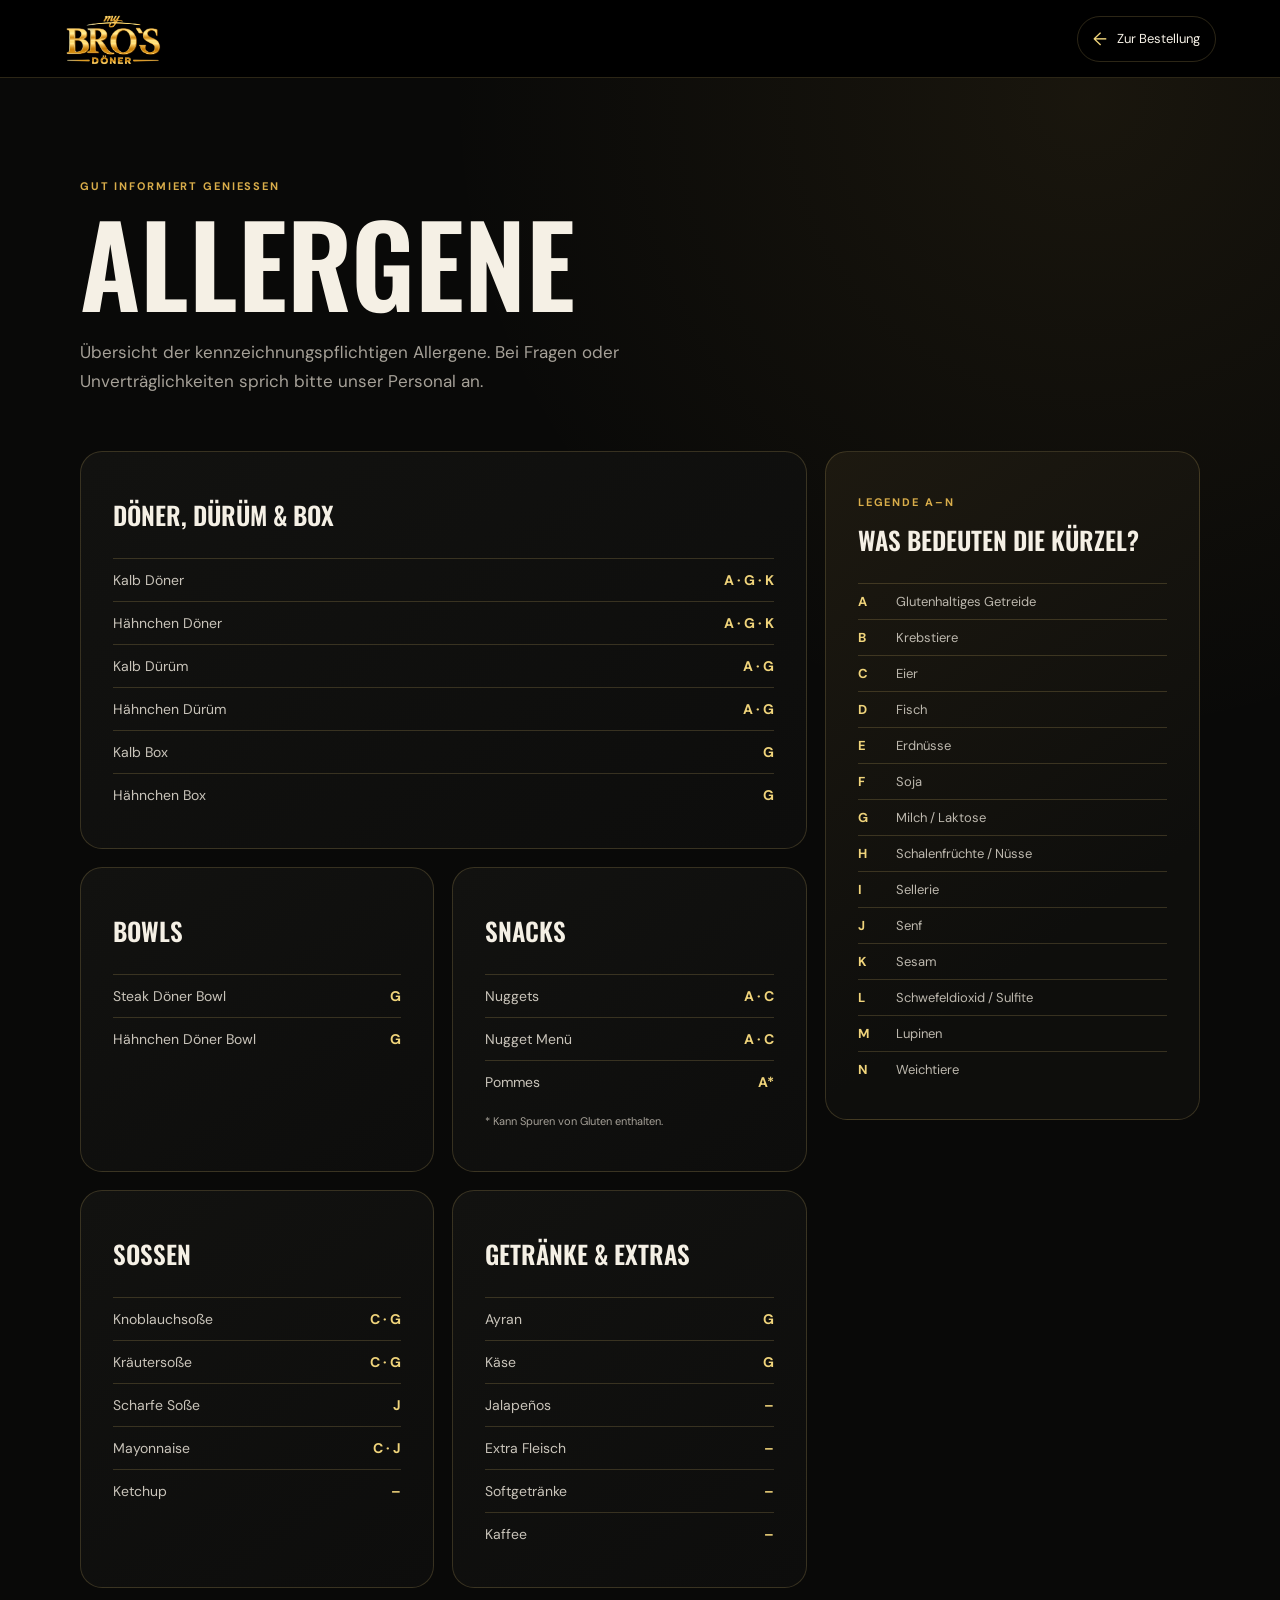
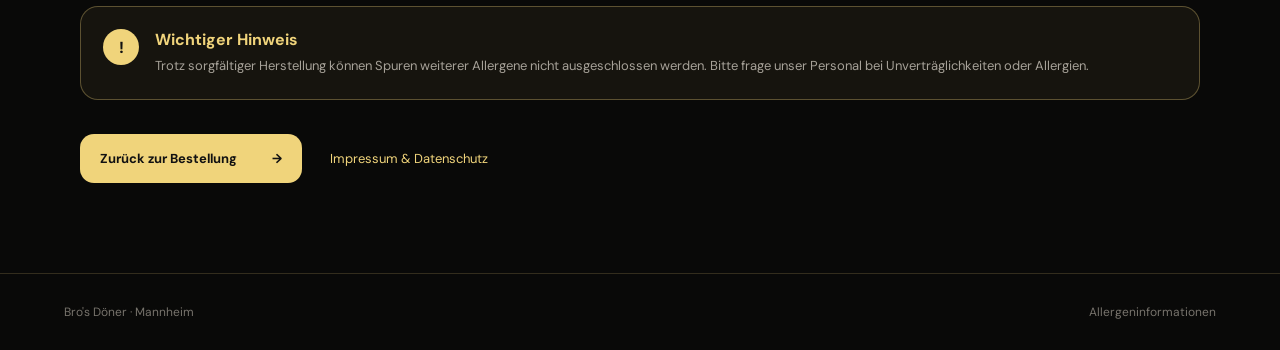
==== commit 1f4c884e: "Aktualisiere Logo Hero und Menüpräsentation" ====
--- a/allergene.html
+++ b/allergene.html
@@ -1,5 +1,5 @@
 <!doctype html><html lang="de"><head><meta charset="utf-8"><meta name="viewport" content="width=device-width,initial-scale=1"><meta name="theme-color" content="#090908"><title>Allergene | Bro's Döner</title><link rel="preconnect" href="https://fonts.googleapis.com"><link rel="preconnect" href="https://fonts.gstatic.com" crossorigin><link href="https://fonts.googleapis.com/css2?family=DM+Sans:wght@400;500;600;700&family=Oswald:wght@500;600&display=swap" rel="stylesheet"><link rel="stylesheet" href="legal.css"></head><body>
-<header class="legal-nav"><a class="legal-brand" href="index.html"><img src="assets/logo.png" alt="Bro's Döner"></a><a class="back" href="index.html"><span>←</span> Zur Bestellung</a></header>
+<header class="legal-nav" style="background:#000"><a class="legal-brand" href="index.html"><img src="assets/logo-premium-clean.png" alt="Bro's Döner" style="width:auto;height:58px;filter:brightness(1.38) contrast(1.08)"></a><a class="back" href="index.html"><span>←</span> Zur Bestellung</a></header>
 <main class="legal-shell"><section class="legal-hero"><p class="eyebrow">Gut informiert genießen</p><h1>Allergene</h1><p>Übersicht der kennzeichnungspflichtigen Allergene. Bei Fragen oder Unverträglichkeiten sprich bitte unser Personal an.</p></section>
 <div class="allergen-layout"><div class="allergen-groups">
 <section class="allergen-card"><h2>Döner, Dürüm & Box</h2><div class="item"><span>Kalb Döner</span><b>A · G · K</b></div><div class="item"><span>Hähnchen Döner</span><b>A · G · K</b></div><div class="item"><span>Kalb Dürüm</span><b>A · G</b></div><div class="item"><span>Hähnchen Dürüm</span><b>A · G</b></div><div class="item"><span>Kalb Box</span><b>G</b></div><div class="item"><span>Hähnchen Box</span><b>G</b></div></section>
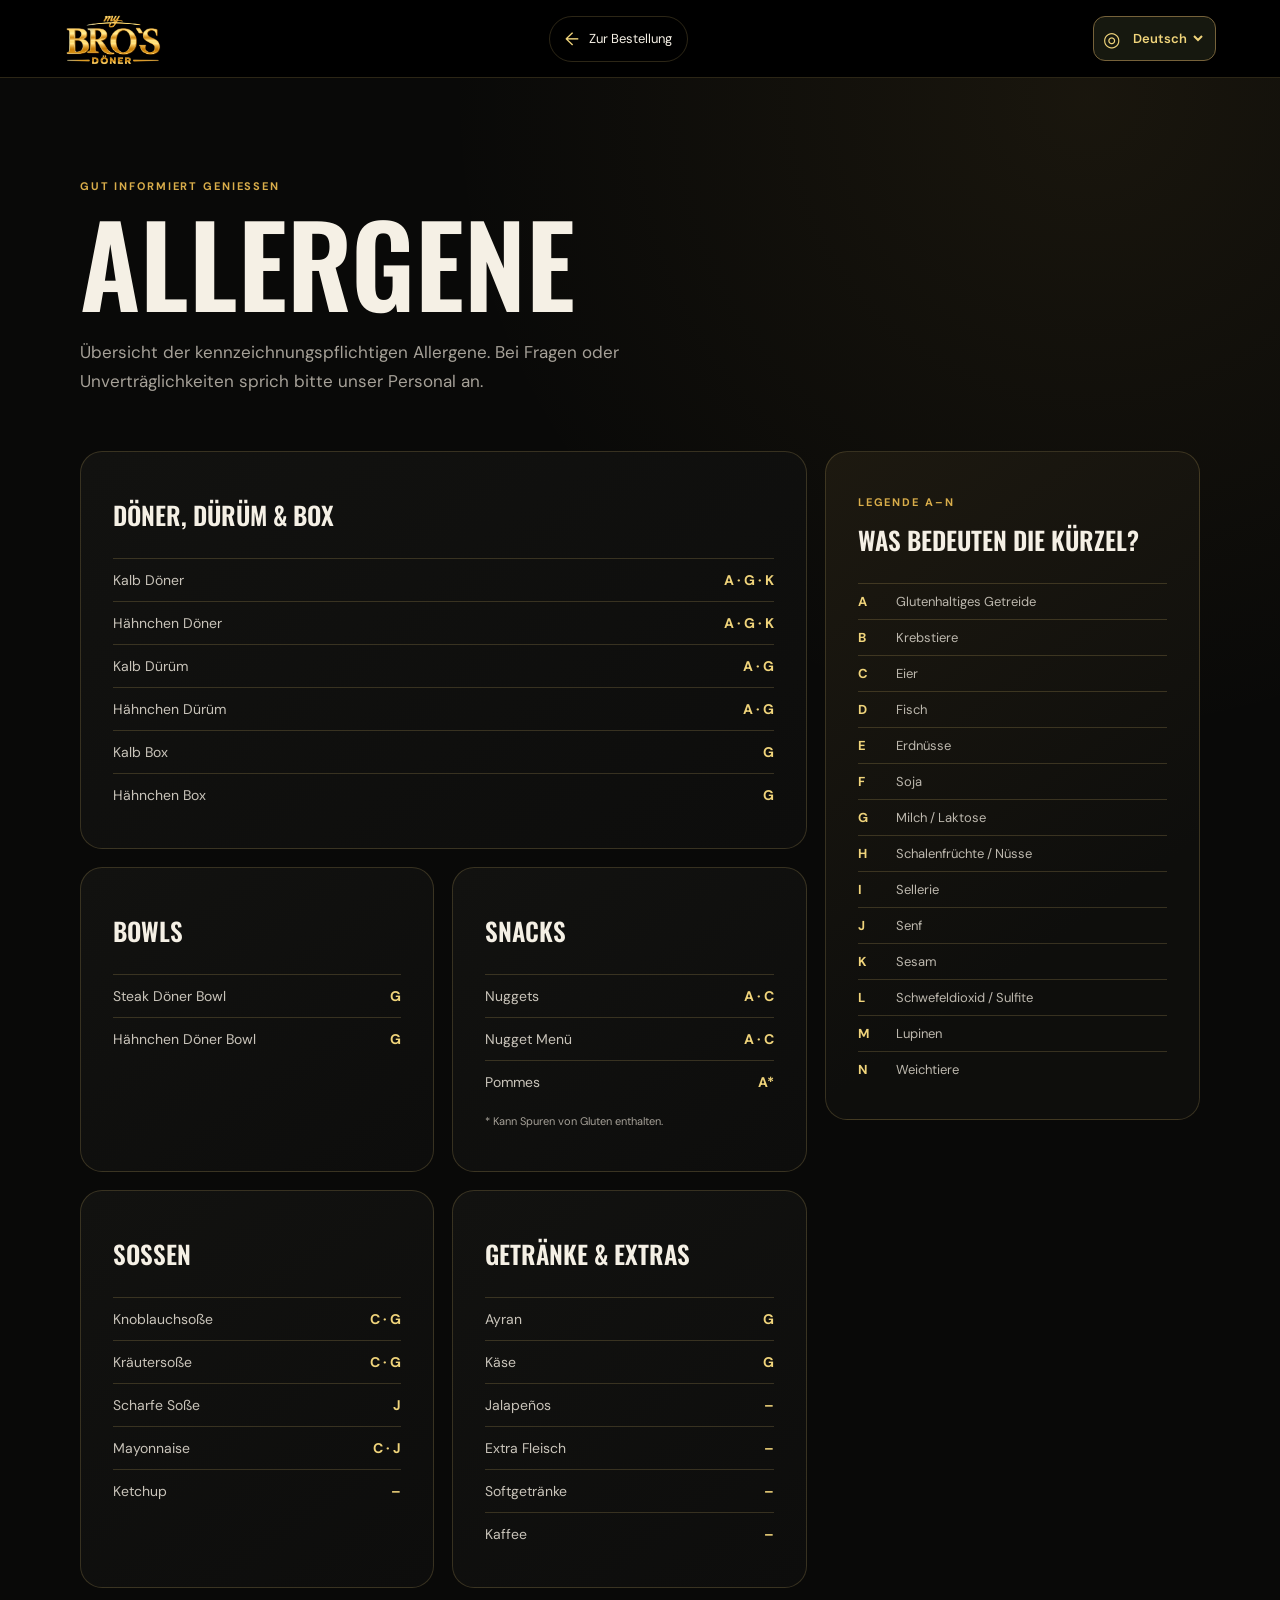
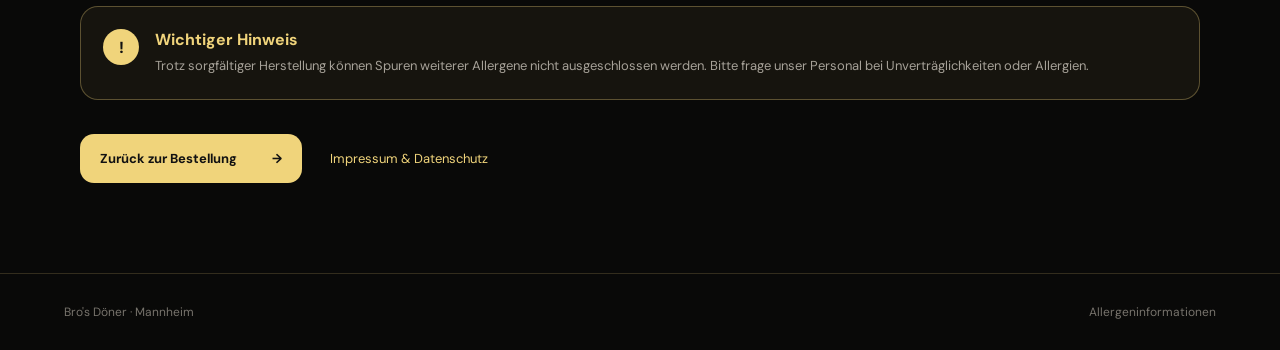
==== commit c438b53d: "BRO’S OS: website (catalog 11)" ====
--- a/allergene.html
+++ b/allergene.html
@@ -1,4 +1,4 @@
-<!doctype html><html lang="de"><head><meta charset="utf-8"><meta name="viewport" content="width=device-width,initial-scale=1"><meta name="theme-color" content="#090908"><title>Allergene | Bro's Döner</title><link rel="preconnect" href="https://fonts.googleapis.com"><link rel="preconnect" href="https://fonts.gstatic.com" crossorigin><link href="https://fonts.googleapis.com/css2?family=DM+Sans:wght@400;500;600;700&family=Oswald:wght@500;600&display=swap" rel="stylesheet"><link rel="stylesheet" href="legal.css"></head><body>
+<!doctype html><html lang="de"><head><meta charset="utf-8"><meta name="viewport" content="width=device-width,initial-scale=1"><meta name="theme-color" content="#090908"><title>Allergene | Bro's Döner</title><link rel="preconnect" href="https://fonts.googleapis.com"><link rel="preconnect" href="https://fonts.gstatic.com" crossorigin><link href="https://fonts.googleapis.com/css2?family=DM+Sans:wght@400;500;600;700&family=Oswald:wght@500;600&display=swap" rel="stylesheet"><link rel="stylesheet" href="legal.css?v=ff5174134e30"><link rel="stylesheet" href="i18n.css?v=d91f9b78b7e5"></head><body>
 <header class="legal-nav" style="background:#000"><a class="legal-brand" href="index.html"><img src="assets/logo-premium-clean.png" alt="Bro's Döner" style="width:auto;height:58px;filter:brightness(1.38) contrast(1.08)"></a><a class="back" href="index.html"><span>←</span> Zur Bestellung</a></header>
 <main class="legal-shell"><section class="legal-hero"><p class="eyebrow">Gut informiert genießen</p><h1>Allergene</h1><p>Übersicht der kennzeichnungspflichtigen Allergene. Bei Fragen oder Unverträglichkeiten sprich bitte unser Personal an.</p></section>
 <div class="allergen-layout"><div class="allergen-groups">
@@ -8,4 +8,4 @@
 <section class="allergen-card"><h2>Soßen</h2><div class="item"><span>Knoblauchsoße</span><b>C · G</b></div><div class="item"><span>Kräutersoße</span><b>C · G</b></div><div class="item"><span>Scharfe Soße</span><b>J</b></div><div class="item"><span>Mayonnaise</span><b>C · J</b></div><div class="item"><span>Ketchup</span><b>–</b></div></section>
 <section class="allergen-card"><h2>Getränke & Extras</h2><div class="item"><span>Ayran</span><b>G</b></div><div class="item"><span>Käse</span><b>G</b></div><div class="item"><span>Jalapeños</span><b>–</b></div><div class="item"><span>Extra Fleisch</span><b>–</b></div><div class="item"><span>Softgetränke</span><b>–</b></div><div class="item"><span>Kaffee</span><b>–</b></div></section></div>
 <aside class="legend-card"><p class="eyebrow">Legende A–N</p><h2>Was bedeuten die Kürzel?</h2><div class="legend-list"><div><b>A</b><span>Glutenhaltiges Getreide</span></div><div><b>B</b><span>Krebstiere</span></div><div><b>C</b><span>Eier</span></div><div><b>D</b><span>Fisch</span></div><div><b>E</b><span>Erdnüsse</span></div><div><b>F</b><span>Soja</span></div><div><b>G</b><span>Milch / Laktose</span></div><div><b>H</b><span>Schalenfrüchte / Nüsse</span></div><div><b>I</b><span>Sellerie</span></div><div><b>J</b><span>Senf</span></div><div><b>K</b><span>Sesam</span></div><div><b>L</b><span>Schwefeldioxid / Sulfite</span></div><div><b>M</b><span>Lupinen</span></div><div><b>N</b><span>Weichtiere</span></div></div></aside></div>
-<aside class="notice"><span>!</span><div><strong>Wichtiger Hinweis</strong><p>Trotz sorgfältiger Herstellung können Spuren weiterer Allergene nicht ausgeschlossen werden. Bitte frage unser Personal bei Unverträglichkeiten oder Allergien.</p></div></aside><div class="legal-actions"><a class="primary" href="index.html">Zurück zur Bestellung <span>→</span></a><a href="rechtliches.html">Impressum & Datenschutz</a></div></main><footer class="legal-footer"><span>Bro's Döner · Mannheim</span><span>Allergeninformationen</span></footer></body></html>
+<aside class="notice"><span>!</span><div><strong>Wichtiger Hinweis</strong><p>Trotz sorgfältiger Herstellung können Spuren weiterer Allergene nicht ausgeschlossen werden. Bitte frage unser Personal bei Unverträglichkeiten oder Allergien.</p></div></aside><div class="legal-actions"><a class="primary" href="index.html">Zurück zur Bestellung <span>→</span></a><a href="rechtliches.html">Impressum & Datenschutz</a></div></main><footer class="legal-footer"><span>Bro's Döner · Mannheim</span><span>Allergeninformationen</span></footer><script src="i18n.js?v=b6c09707526e"></script></body></html>
--- a/i18n.css
+++ b/i18n.css
@@ -0,0 +1,5 @@
+.language-picker{display:flex;align-items:center;gap:6px;flex-shrink:0;padding:6px 9px;border:1px solid #76623a;border-radius:12px;background:#16180f;color:#f0d47b}.language-picker>span{font-size:20px}.language-picker select{max-width:110px;padding:6px 3px;border:0;background:#16180f;color:#f0d47b;font:600 13px "DM Sans",sans-serif;cursor:pointer}.language-picker select:focus-visible{outline:2px solid #f0d47b;outline-offset:3px}.topbar{gap:12px}.topbar .language-picker{margin-left:auto}.topbar .status{margin-left:0}.wa-language-hint{padding:10px 12px;border-left:3px solid #f0d47b;background:#25261b;color:#e7dab0!important}.legal-nav .language-picker{margin-left:18px}@media(max-width:560px){.topbar{gap:7px;padding-inline:12px}.topbar .brand img{width:94px}.language-picker{gap:3px;padding:4px 5px}.language-picker>span{display:none}.language-picker select{max-width:90px;font-size:12px}.topbar .status{min-width:0}.topbar .status-copy small{font-size:9px}.topbar .status-copy strong{font-size:11px}.topbar .icon-button{padding-inline:9px}.legal-nav{flex-wrap:wrap;gap:12px}.legal-nav .language-picker{margin-left:auto}}@media(max-width:370px){.topbar .brand img{width:76px}.topbar .status-copy small{max-width:76px;white-space:normal}.language-picker select{max-width:80px}}
+
+html[lang=tr] .direct-order:before{content:'DOĞRUDAN SİPARİŞ'}html[lang=en] .direct-order:before{content:'ORDER DIRECT'}html[lang=fr] .direct-order:before{content:'COMMANDE DIRECTE'}
+.topbar .icon-button{display:flex;align-items:center;justify-content:center;gap:4px;white-space:nowrap;flex-shrink:0}
+@media(max-width:420px){.topbar .status-copy small{display:none}.topbar .status{padding:8px 6px;gap:4px}.topbar .status i{display:none}.topbar .icon-button{padding-inline:7px}}
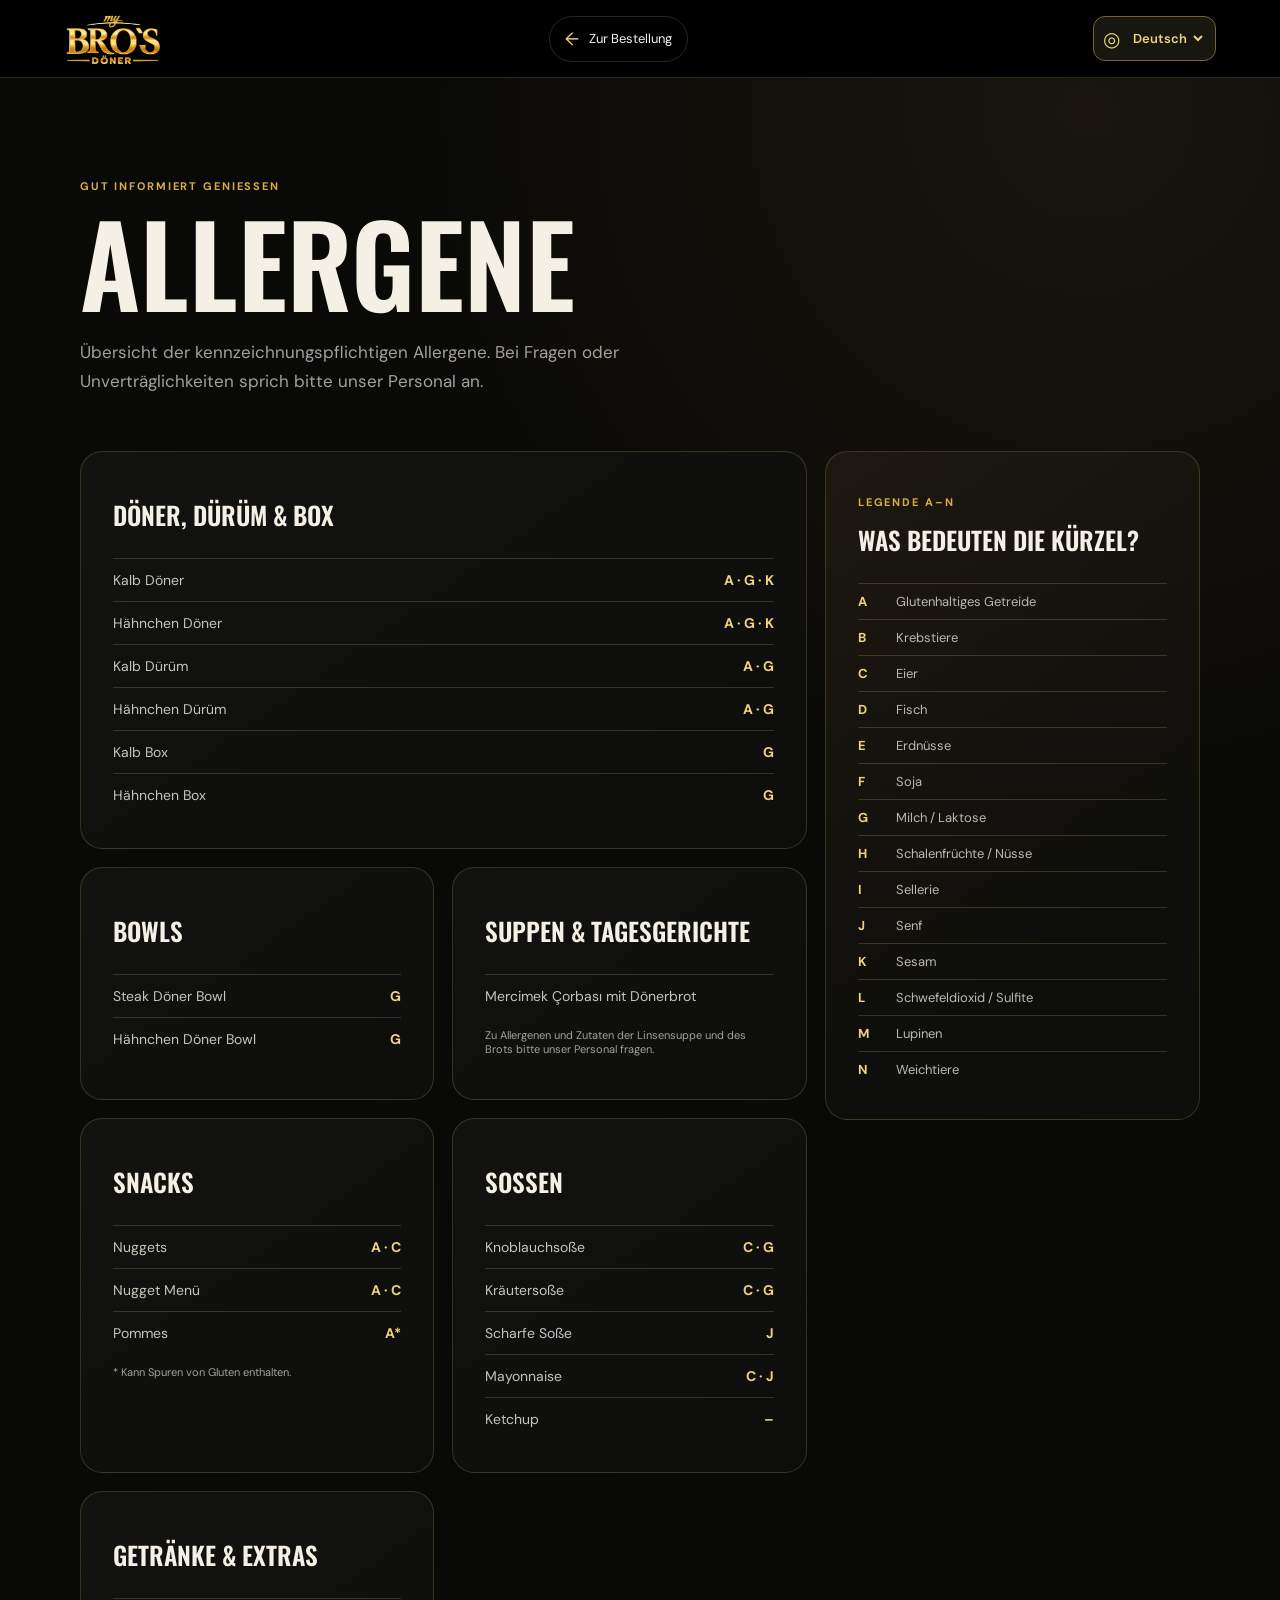
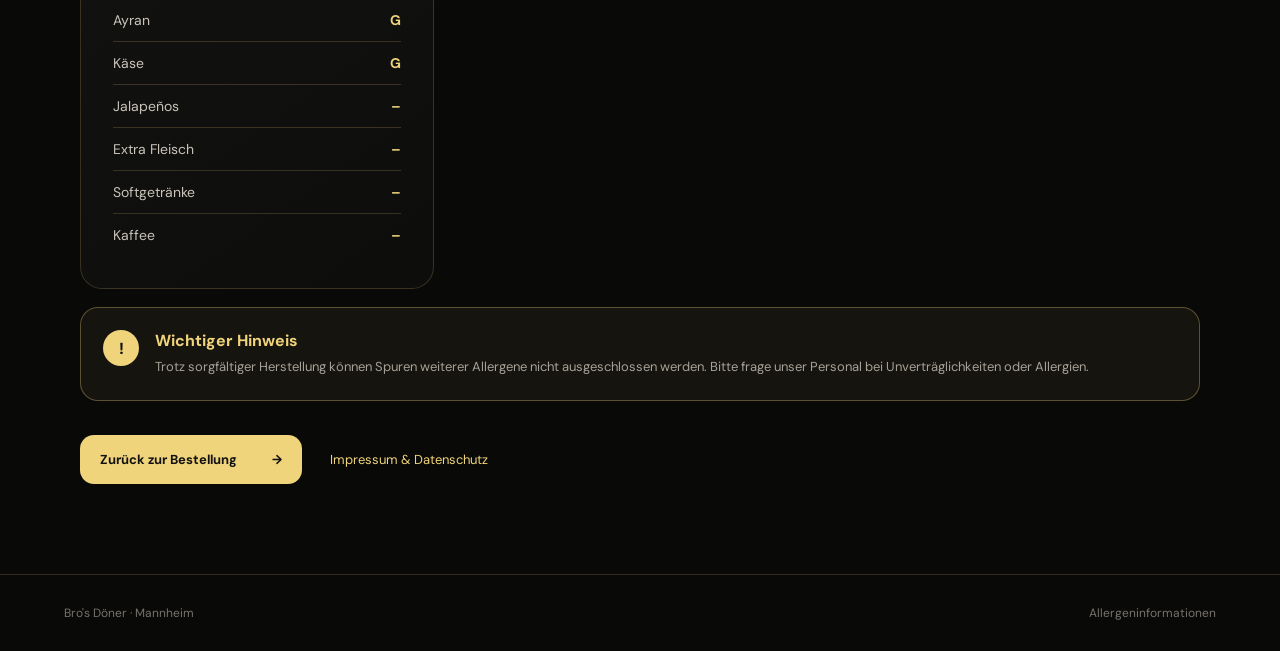
==== commit 633351b8: "BRO’S OS: website (catalog 46)" ====
--- a/allergene.html
+++ b/allergene.html
@@ -4,6 +4,7 @@
 <div class="allergen-layout"><div class="allergen-groups">
 <section class="allergen-card"><h2>Döner, Dürüm & Box</h2><div class="item"><span>Kalb Döner</span><b>A · G · K</b></div><div class="item"><span>Hähnchen Döner</span><b>A · G · K</b></div><div class="item"><span>Kalb Dürüm</span><b>A · G</b></div><div class="item"><span>Hähnchen Dürüm</span><b>A · G</b></div><div class="item"><span>Kalb Box</span><b>G</b></div><div class="item"><span>Hähnchen Box</span><b>G</b></div></section>
 <section class="allergen-card"><h2>Bowls</h2><div class="item"><span>Steak Döner Bowl</span><b>G</b></div><div class="item"><span>Hähnchen Döner Bowl</span><b>G</b></div></section>
+<section class="allergen-card"><h2>Suppen &amp; Tagesgerichte</h2><div class="item"><span>Mercimek Çorbası mit Dönerbrot</span></div><p class="micro">Zu Allergenen und Zutaten der Linsensuppe und des Brots bitte unser Personal fragen.</p></section>
 <section class="allergen-card"><h2>Snacks</h2><div class="item"><span>Nuggets</span><b>A · C</b></div><div class="item"><span>Nugget Menü</span><b>A · C</b></div><div class="item"><span>Pommes</span><b>A*</b></div><p class="micro">* Kann Spuren von Gluten enthalten.</p></section>
 <section class="allergen-card"><h2>Soßen</h2><div class="item"><span>Knoblauchsoße</span><b>C · G</b></div><div class="item"><span>Kräutersoße</span><b>C · G</b></div><div class="item"><span>Scharfe Soße</span><b>J</b></div><div class="item"><span>Mayonnaise</span><b>C · J</b></div><div class="item"><span>Ketchup</span><b>–</b></div></section>
 <section class="allergen-card"><h2>Getränke & Extras</h2><div class="item"><span>Ayran</span><b>G</b></div><div class="item"><span>Käse</span><b>G</b></div><div class="item"><span>Jalapeños</span><b>–</b></div><div class="item"><span>Extra Fleisch</span><b>–</b></div><div class="item"><span>Softgetränke</span><b>–</b></div><div class="item"><span>Kaffee</span><b>–</b></div></section></div>
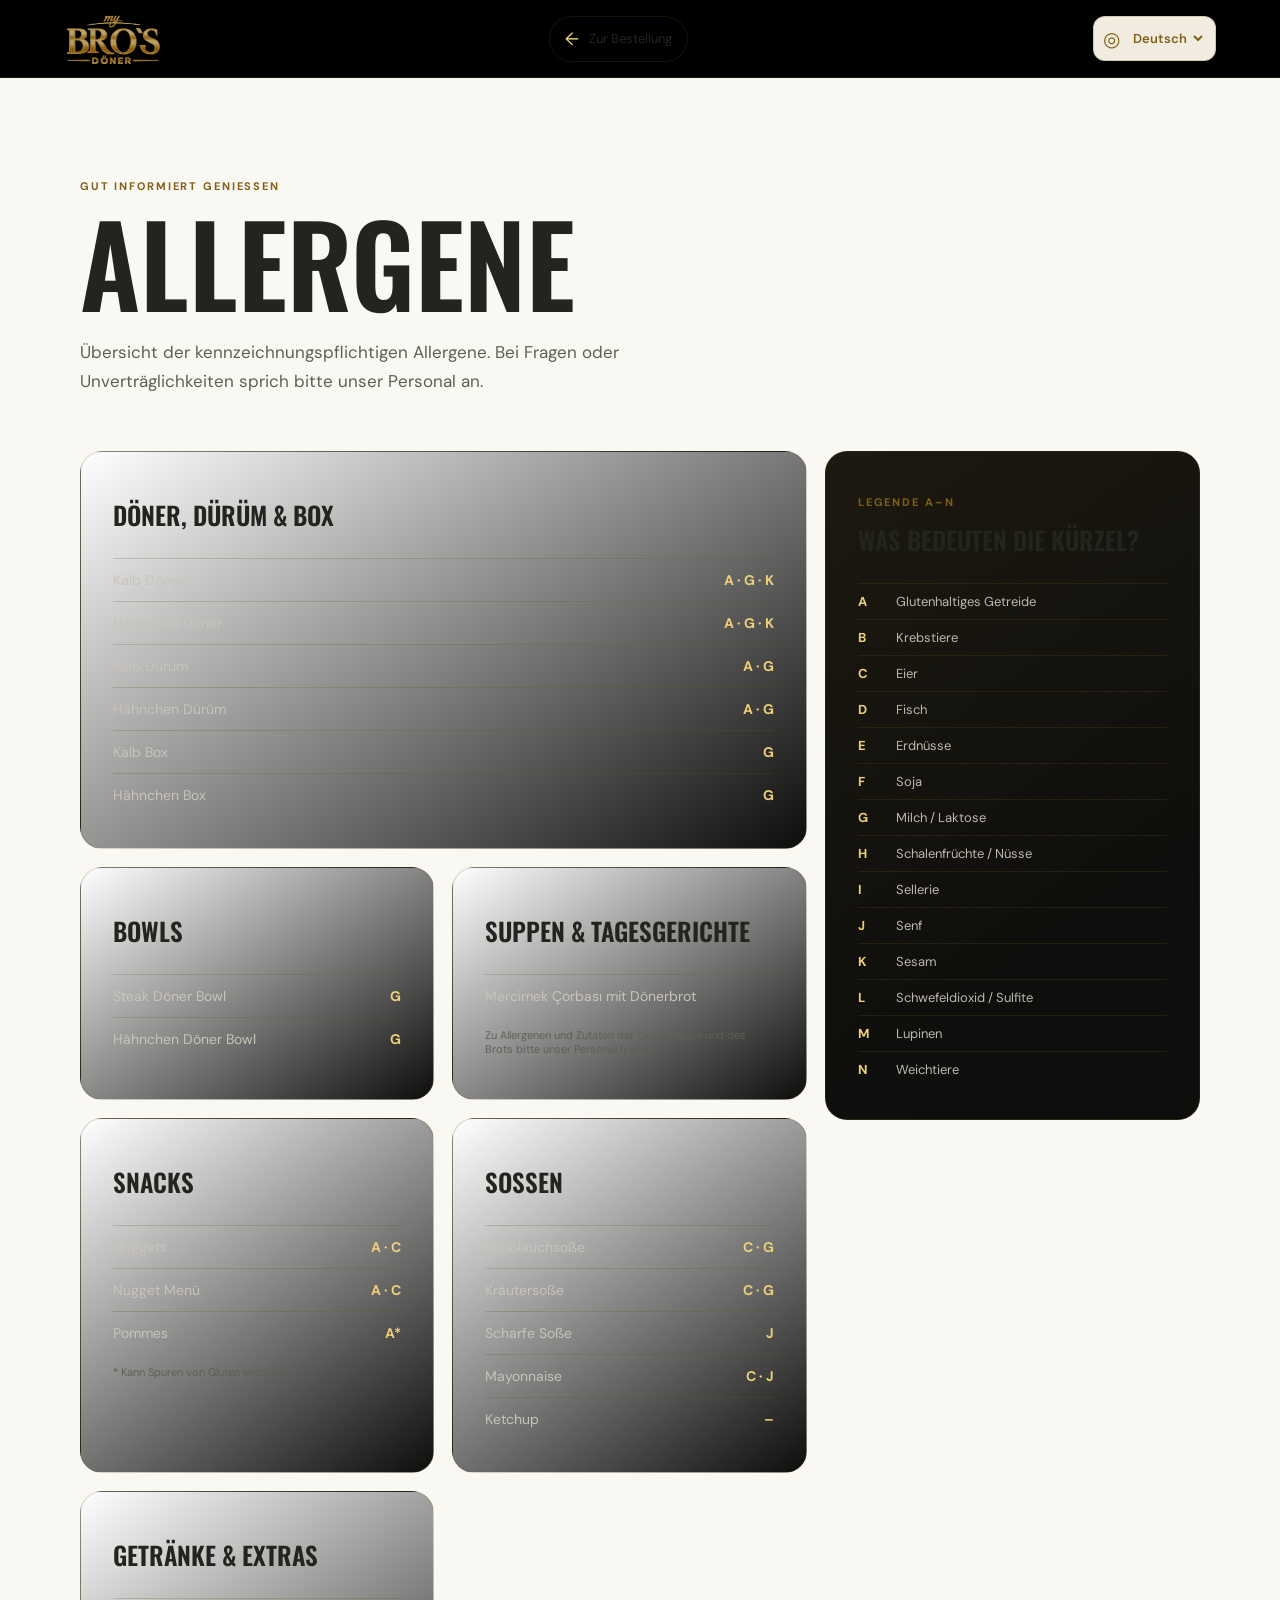
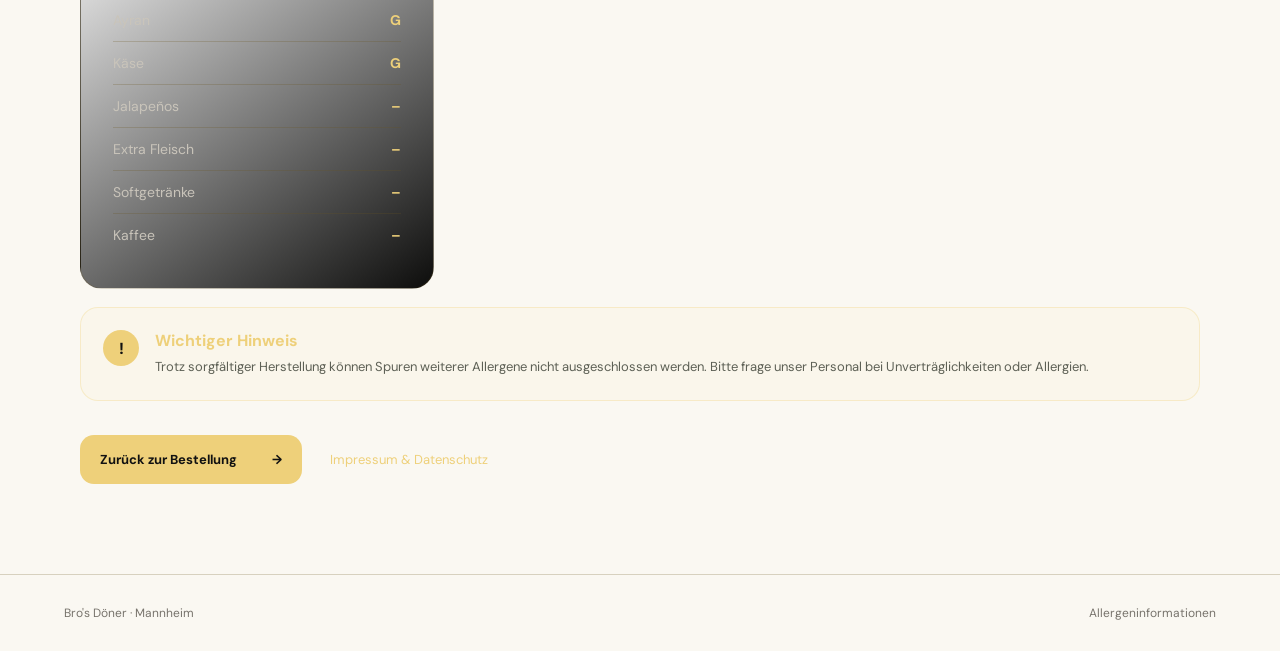
==== commit 87a5e228: "BRO’S OS: website (catalog 56)" ====
--- a/allergene.html
+++ b/allergene.html
@@ -1,4 +1,4 @@
-<!doctype html><html lang="de"><head><meta charset="utf-8"><meta name="viewport" content="width=device-width,initial-scale=1"><meta name="theme-color" content="#090908"><title>Allergene | Bro's Döner</title><link rel="preconnect" href="https://fonts.googleapis.com"><link rel="preconnect" href="https://fonts.gstatic.com" crossorigin><link href="https://fonts.googleapis.com/css2?family=DM+Sans:wght@400;500;600;700&family=Oswald:wght@500;600&display=swap" rel="stylesheet"><link rel="stylesheet" href="legal.css?v=ff5174134e30"><link rel="stylesheet" href="i18n.css?v=d91f9b78b7e5"></head><body>
+<!doctype html><html lang="de"><head><meta charset="utf-8"><meta name="viewport" content="width=device-width,initial-scale=1"><meta name="theme-color" content="#090908"><title>Allergene | Bro's Döner</title><link rel="preconnect" href="https://fonts.googleapis.com"><link rel="preconnect" href="https://fonts.gstatic.com" crossorigin><link href="https://fonts.googleapis.com/css2?family=DM+Sans:wght@400;500;600;700&family=Oswald:wght@500;600&display=swap" rel="stylesheet"><link rel="stylesheet" href="legal.css?v=ff5174134e30"><link rel="stylesheet" href="i18n.css?v=d91f9b78b7e5"><script src="appearance-shared.js?v=1"></script><link rel="stylesheet" href="website-appearance.css?v=1"></head><body>
 <header class="legal-nav" style="background:#000"><a class="legal-brand" href="index.html"><img src="assets/logo-premium-clean.png" alt="Bro's Döner" style="width:auto;height:58px;filter:brightness(1.38) contrast(1.08)"></a><a class="back" href="index.html"><span>←</span> Zur Bestellung</a></header>
 <main class="legal-shell"><section class="legal-hero"><p class="eyebrow">Gut informiert genießen</p><h1>Allergene</h1><p>Übersicht der kennzeichnungspflichtigen Allergene. Bei Fragen oder Unverträglichkeiten sprich bitte unser Personal an.</p></section>
 <div class="allergen-layout"><div class="allergen-groups">
--- a/website-appearance.css
+++ b/website-appearance.css
@@ -0,0 +1,36 @@
+:root[data-theme=dark]{color-scheme:dark}
+:root[data-theme=light]{color-scheme:light;--bg:#faf8f2;--surface:#fff;--surface2:#f1ecdf;--gold:#806018;--gold2:#eed07a;--cream:#22251e;--muted:#5d6055;--line:rgba(104,83,32,.24);--green:#17783c}
+:root[data-theme=light] body{background:var(--bg);color:var(--cream)}
+:root[data-theme=light] .topbar,:root[data-theme=light] .legal-nav{background:#fffdf8;border-bottom-color:var(--line)}
+:root[data-theme=light] .brand img,:root[data-theme=light] .legal-brand img{filter:none!important}
+:root[data-theme=light] .hero-copy{background:linear-gradient(90deg,rgba(250,248,242,.97),rgba(250,248,242,.82) 76%,rgba(250,248,242,.12))}
+:root[data-theme=light] .hero h1 em{color:#806018}
+:root[data-theme=light] .lead,:root[data-theme=light] .trust,:root[data-theme=light] .categories button,:root[data-theme=light] .fulfilment button{color:var(--muted)}
+:root[data-theme=light] .status strong,:root[data-theme=light] .icon-button{color:var(--cream)}
+:root[data-theme=light] .bros-account-link,:root[data-theme=light] .icon-button b{color:var(--gold)}
+:root[data-theme=light] .language-picker,:root[data-theme=light] .language-picker select{background:var(--surface2);color:var(--gold);border-color:var(--line)}
+:root[data-theme=light] .categories button.active,:root[data-theme=light] .fulfilment button.active{color:#22251e}
+:root[data-theme=light] .product{border-color:var(--line)}
+:root[data-theme=light] .product-footer button{color:var(--gold)}
+:root[data-theme=light] .sheet,:root[data-theme=light] .legal-card{background:var(--surface);color:var(--cream)}
+:root[data-theme=light] .chip span{background:var(--surface2);color:var(--cream);border-color:var(--line)}
+:root[data-theme=light] .chip input:checked+span{background:var(--gold2);color:#22251e;border-color:#9a7728}
+:root[data-theme=light] .customer-fields input,:root[data-theme=light] .customer-fields textarea,:root[data-theme=light] .person-option input{background:#fffdf8;color:var(--cream);border-color:var(--line)}
+:root[data-theme=light] .cart-item,:root[data-theme=light] .cart-item strong{color:var(--cream);border-color:var(--line)}
+:root[data-theme=light] .cart-item small,:root[data-theme=light] .option-hint,:root[data-theme=light] .order-note,:root[data-theme=light] .timing-note{color:var(--muted)}
+:root[data-theme=light] .item-label{background:#f4e6b6;color:#654b10}
+:root[data-theme=light] .halal-badge,:root[data-theme=light] .trust span:nth-child(2){color:#176c34}
+:root[data-theme=light] .direct-order,:root[data-theme=light] .notice-banner,:root[data-theme=light] .customer-notice{background:#f5edd6;color:var(--cream);border-color:var(--line)}
+:root[data-theme=light] .direct-order:before{background:#faf8f2;color:var(--gold)}
+:root[data-theme=light] .quality .direct-order h3,:root[data-theme=light] .direct-order>strong{color:var(--cream)}
+:root[data-theme=light] .quality .direct-order p{color:var(--muted)}
+:root[data-theme=light] .hours-paper{background:#fffdf8;color:var(--cream);border-color:var(--line)}
+:root[data-theme=light] .hours-paper h2,:root[data-theme=light] .hours-paper strong{color:var(--cream)}
+:root[data-theme=light] .hours-paper p,:root[data-theme=light] .hours-paper small{color:var(--muted)}
+:root[data-theme=light] .remember-option a{color:var(--gold)}
+:root[data-theme=light] .shop-notice{background:linear-gradient(135deg,#fff6d7,#f4ecd6);color:#493914;border-color:#cfb36b}
+:root[data-theme=light] .shop-notice-content h2,:root[data-theme=light] .shop-notice-content h3,:root[data-theme=light] .shop-notice-content strong{color:#332b18}
+:root[data-theme=light] .shop-notice-content p,:root[data-theme=light] .shop-notice-content small{color:#665223}
+:root[data-theme=light] .shop-notice-cta{background:#e6d195;color:#493914}
+:root[data-theme=light] .overlay{background:rgba(40,37,28,.45)}
+@media(max-width:850px){:root[data-theme=light] .hero-copy{background:linear-gradient(180deg,rgba(250,248,242,.98),rgba(250,248,242,.88) 82%,rgba(250,248,242,.25))}}
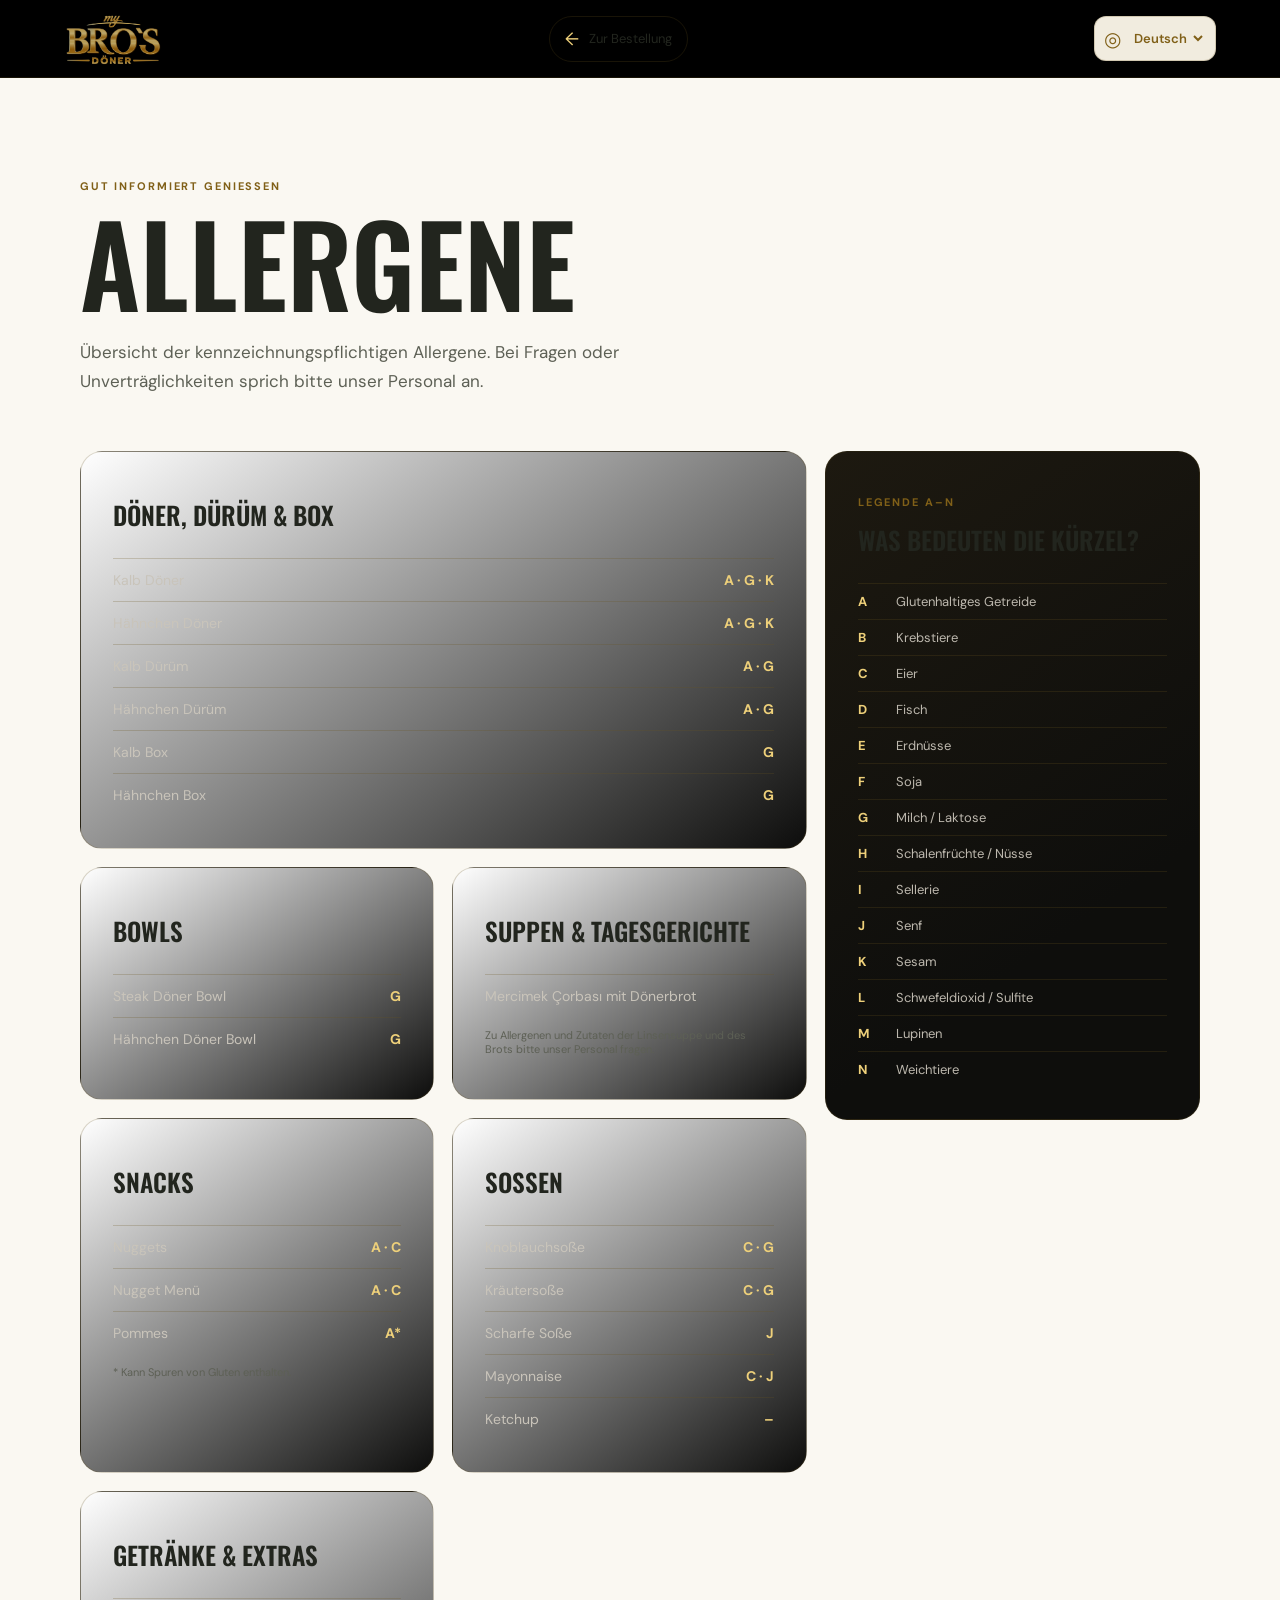
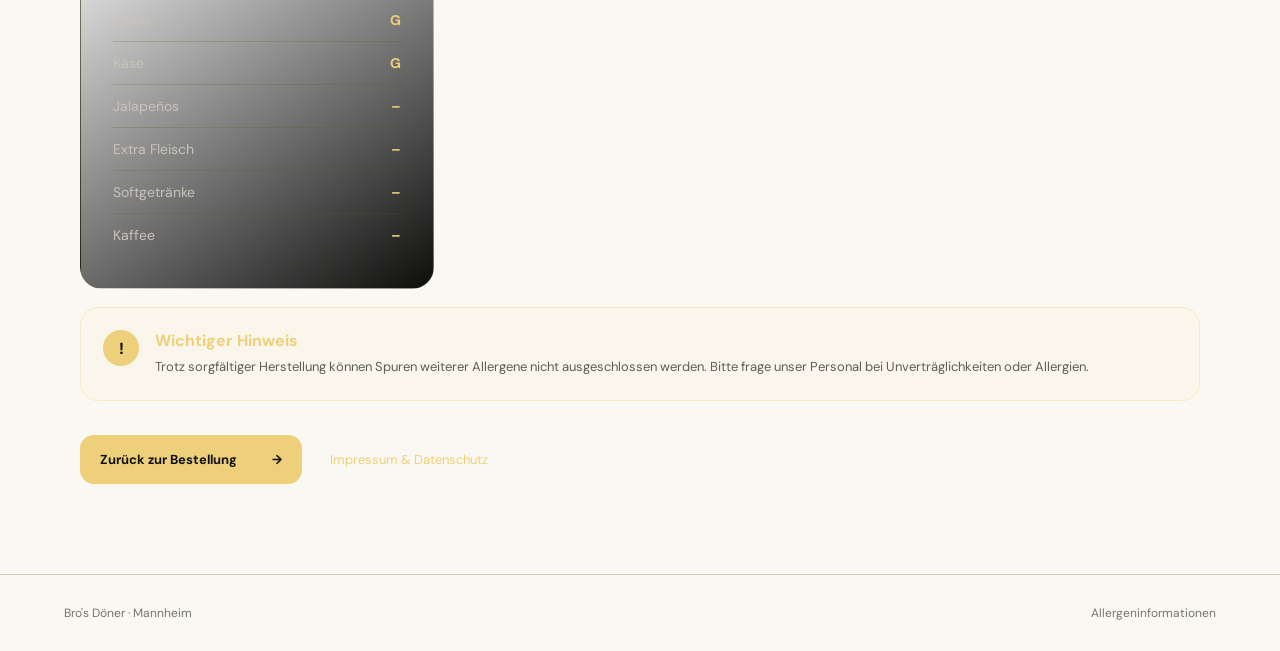
==== commit 15ccef5c: "BRO’S OS: website (catalog 56)" ====
--- a/allergene.html
+++ b/allergene.html
@@ -1,4 +1,4 @@
-<!doctype html><html lang="de"><head><meta charset="utf-8"><meta name="viewport" content="width=device-width,initial-scale=1"><meta name="theme-color" content="#090908"><title>Allergene | Bro's Döner</title><link rel="preconnect" href="https://fonts.googleapis.com"><link rel="preconnect" href="https://fonts.gstatic.com" crossorigin><link href="https://fonts.googleapis.com/css2?family=DM+Sans:wght@400;500;600;700&family=Oswald:wght@500;600&display=swap" rel="stylesheet"><link rel="stylesheet" href="legal.css?v=ff5174134e30"><link rel="stylesheet" href="i18n.css?v=d91f9b78b7e5"><script src="appearance-shared.js?v=1"></script><link rel="stylesheet" href="website-appearance.css?v=1"></head><body>
+<!doctype html><html lang="de"><head><meta charset="utf-8"><meta name="viewport" content="width=device-width,initial-scale=1"><meta name="theme-color" content="#090908"><title>Allergene | Bro's Döner</title><link rel="stylesheet" href="legal.css?v=ff5174134e30"><link rel="stylesheet" href="i18n.css?v=d91f9b78b7e5"><script src="appearance-shared.js?v=1"></script><link rel="stylesheet" href="website-appearance.css?v=1"><link rel="stylesheet" href="fonts-local.css?v=20261111"></head><body>
 <header class="legal-nav" style="background:#000"><a class="legal-brand" href="index.html"><img src="assets/logo-premium-clean.png" alt="Bro's Döner" style="width:auto;height:58px;filter:brightness(1.38) contrast(1.08)"></a><a class="back" href="index.html"><span>←</span> Zur Bestellung</a></header>
 <main class="legal-shell"><section class="legal-hero"><p class="eyebrow">Gut informiert genießen</p><h1>Allergene</h1><p>Übersicht der kennzeichnungspflichtigen Allergene. Bei Fragen oder Unverträglichkeiten sprich bitte unser Personal an.</p></section>
 <div class="allergen-layout"><div class="allergen-groups">
--- a/fonts-local.css
+++ b/fonts-local.css
@@ -0,0 +1,42 @@
+@font-face {
+  font-family: 'DM Sans';
+  font-style: normal;
+  font-weight: 400;
+  font-display: swap;
+  src: url(assets/fonts/font-1.ttf) format('truetype');
+}
+@font-face {
+  font-family: 'DM Sans';
+  font-style: normal;
+  font-weight: 500;
+  font-display: swap;
+  src: url(assets/fonts/font-2.ttf) format('truetype');
+}
+@font-face {
+  font-family: 'DM Sans';
+  font-style: normal;
+  font-weight: 600;
+  font-display: swap;
+  src: url(assets/fonts/font-3.ttf) format('truetype');
+}
+@font-face {
+  font-family: 'DM Sans';
+  font-style: normal;
+  font-weight: 700;
+  font-display: swap;
+  src: url(assets/fonts/font-4.ttf) format('truetype');
+}
+@font-face {
+  font-family: 'Oswald';
+  font-style: normal;
+  font-weight: 500;
+  font-display: swap;
+  src: url(assets/fonts/font-5.ttf) format('truetype');
+}
+@font-face {
+  font-family: 'Oswald';
+  font-style: normal;
+  font-weight: 600;
+  font-display: swap;
+  src: url(assets/fonts/font-6.ttf) format('truetype');
+}
